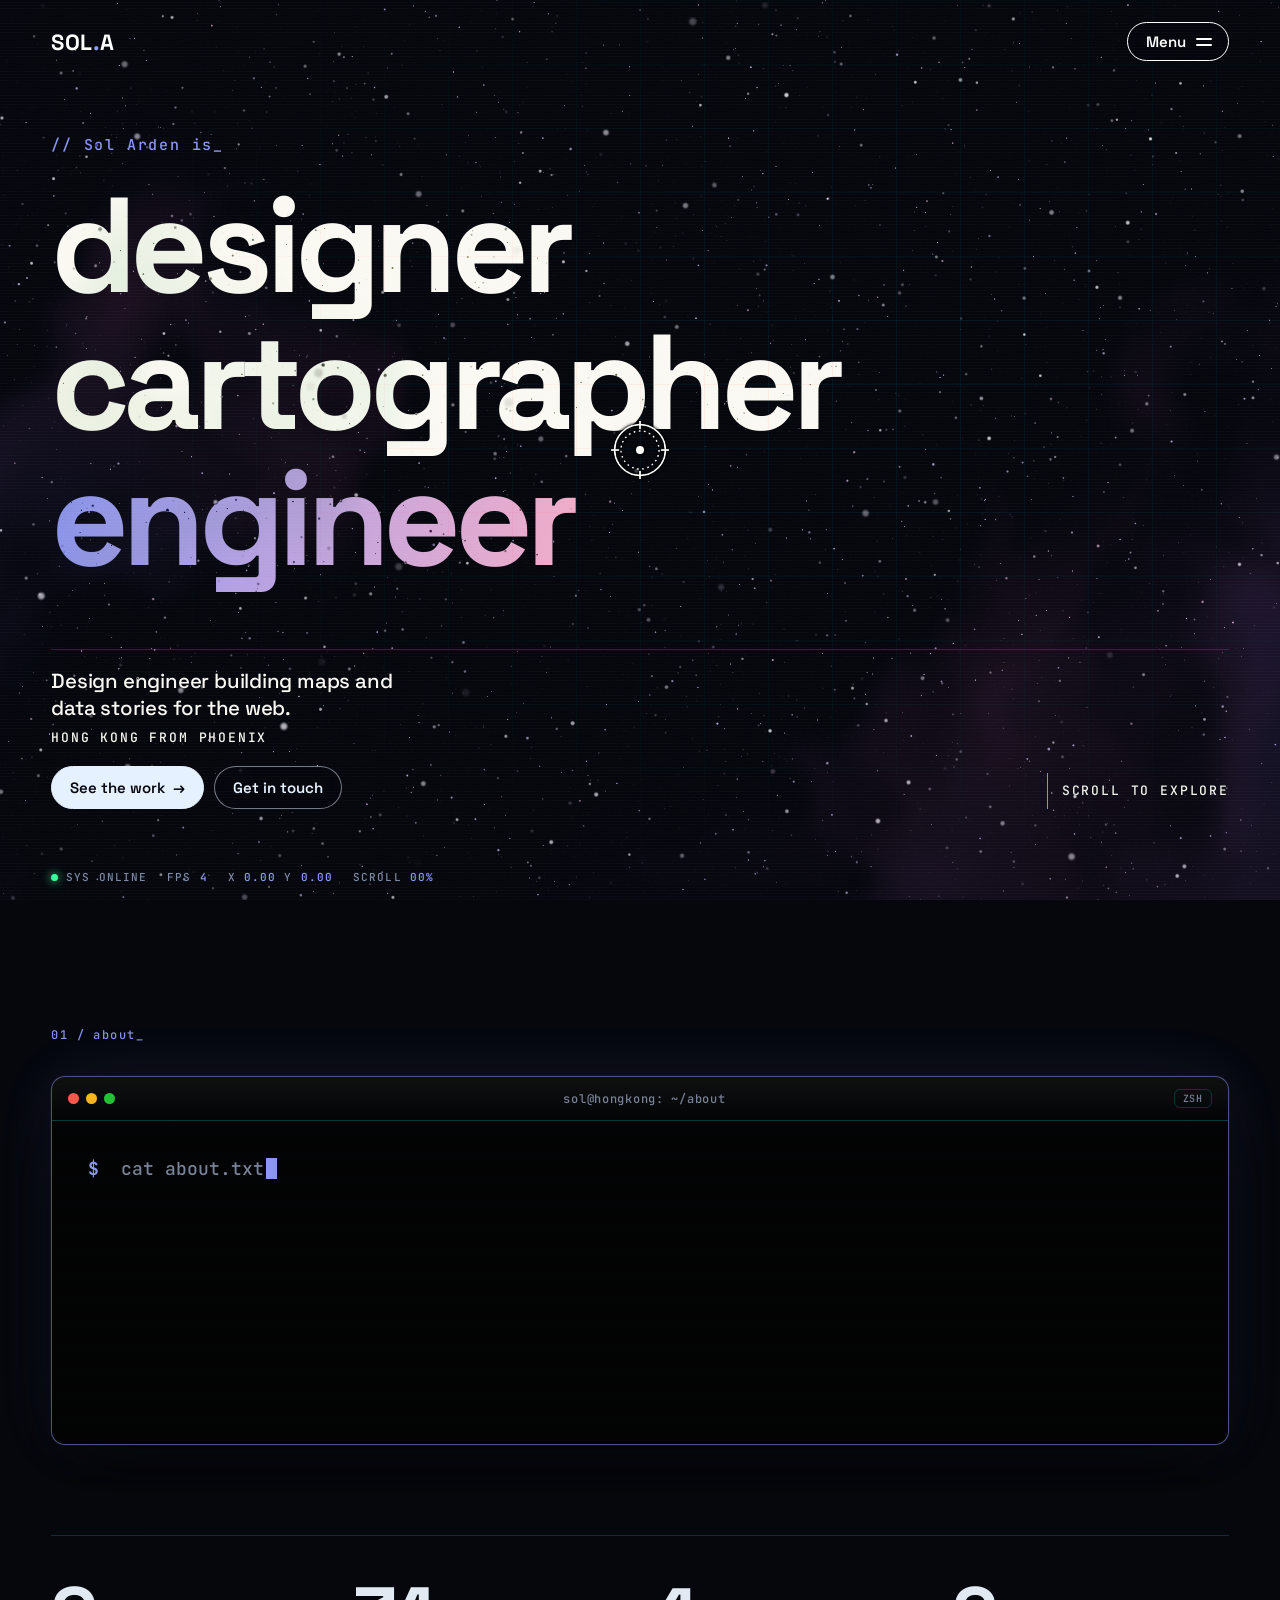
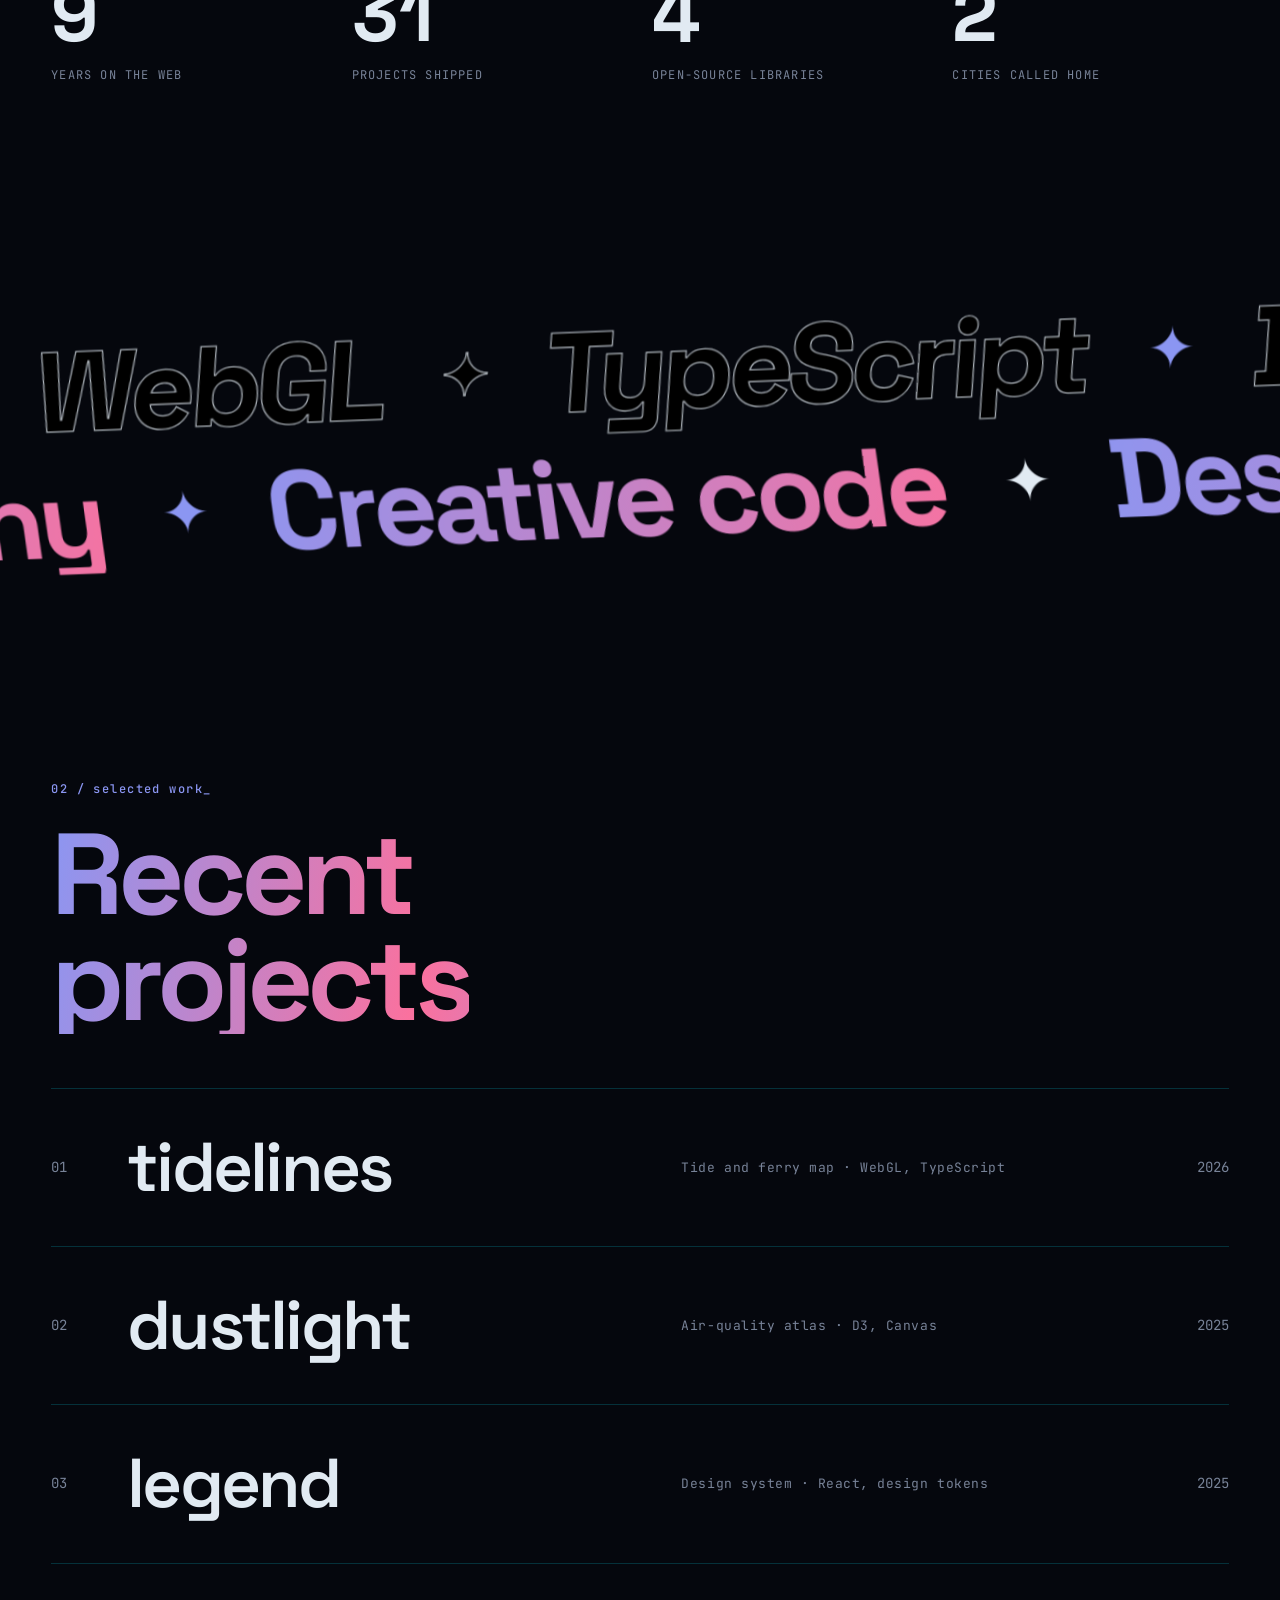
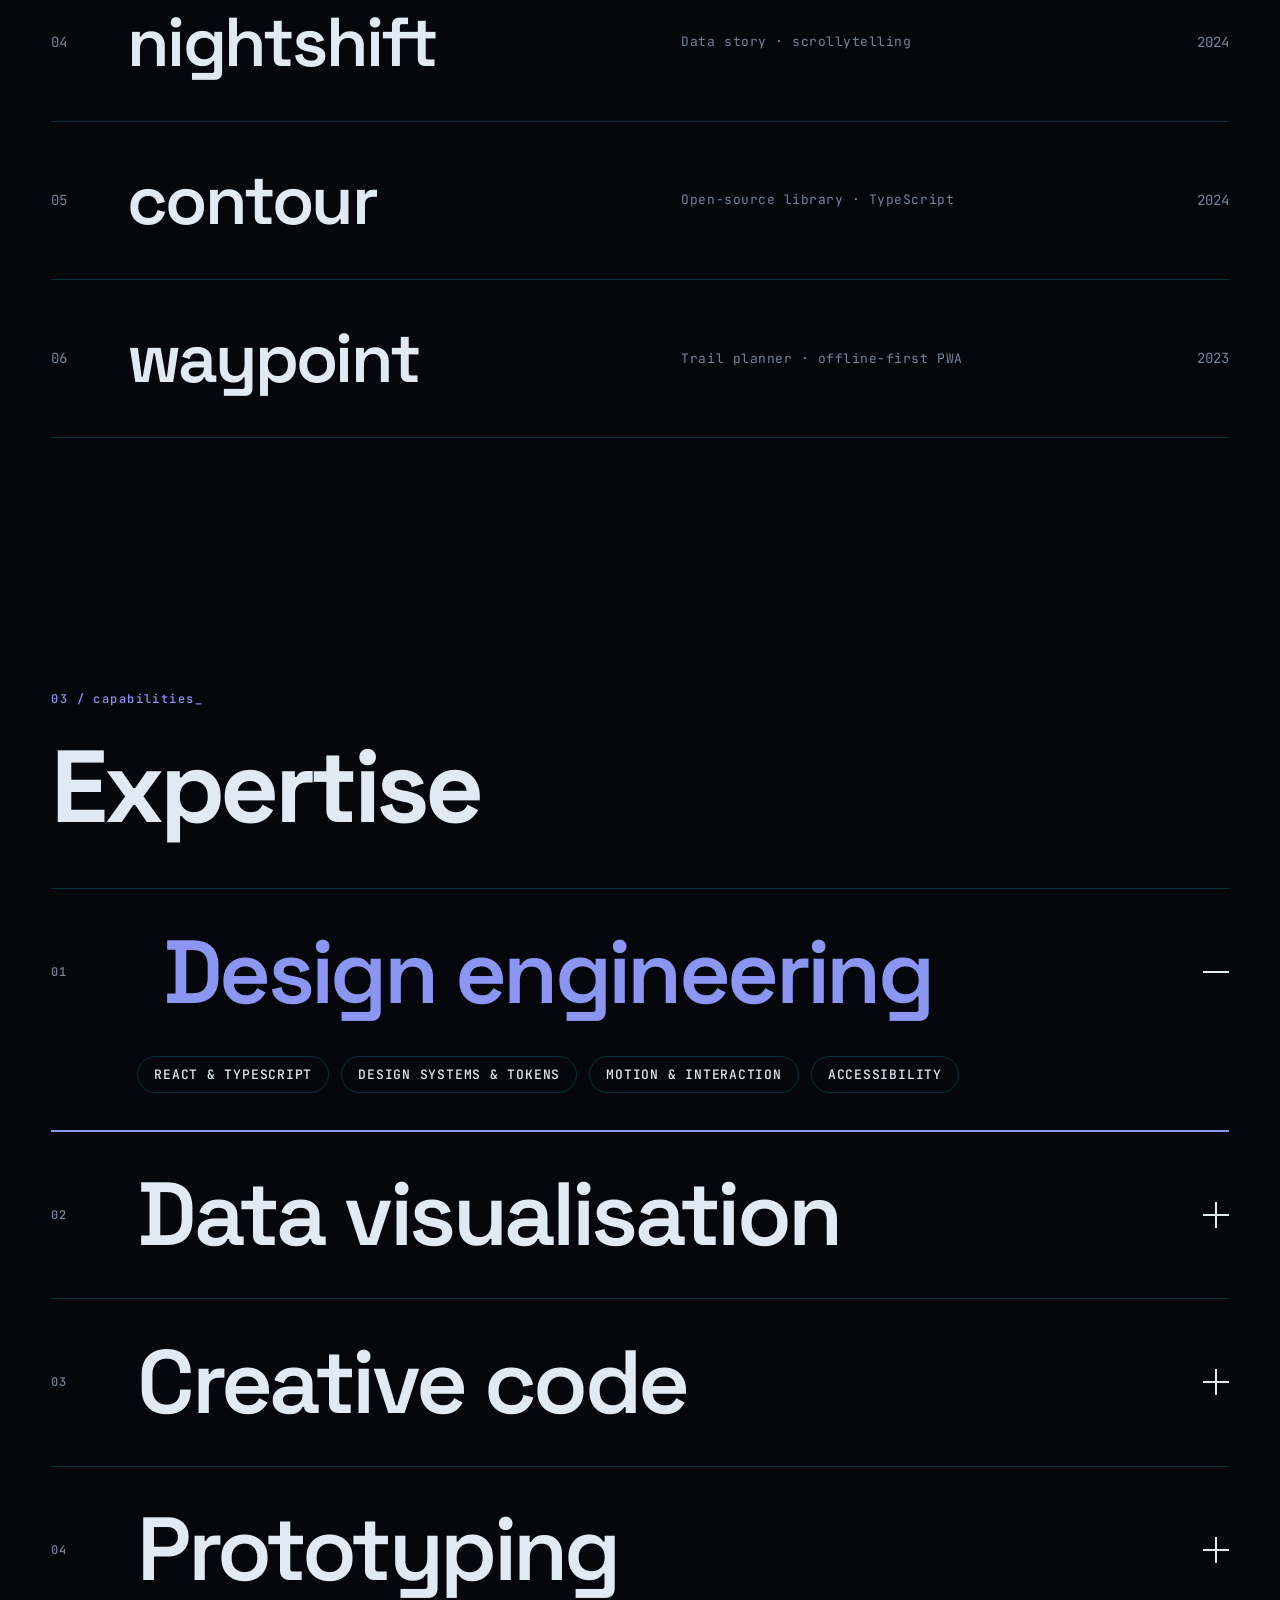
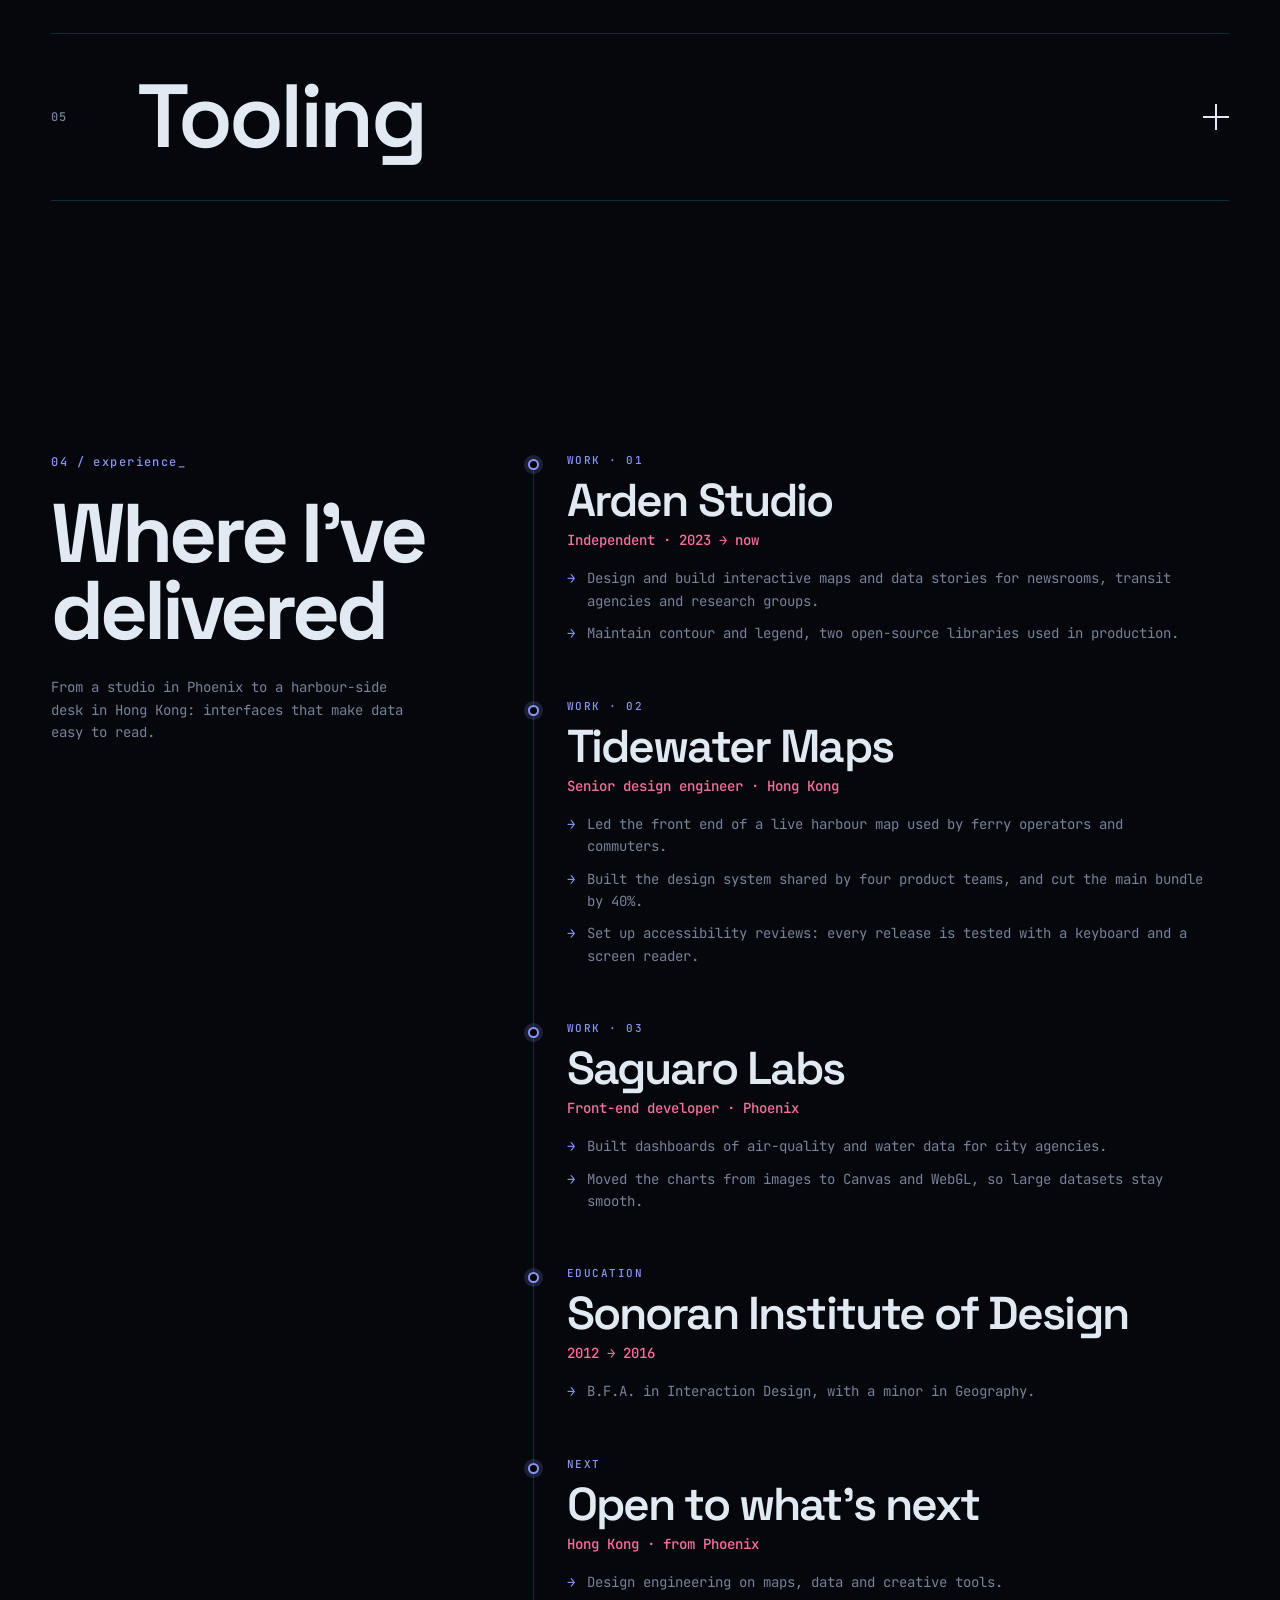
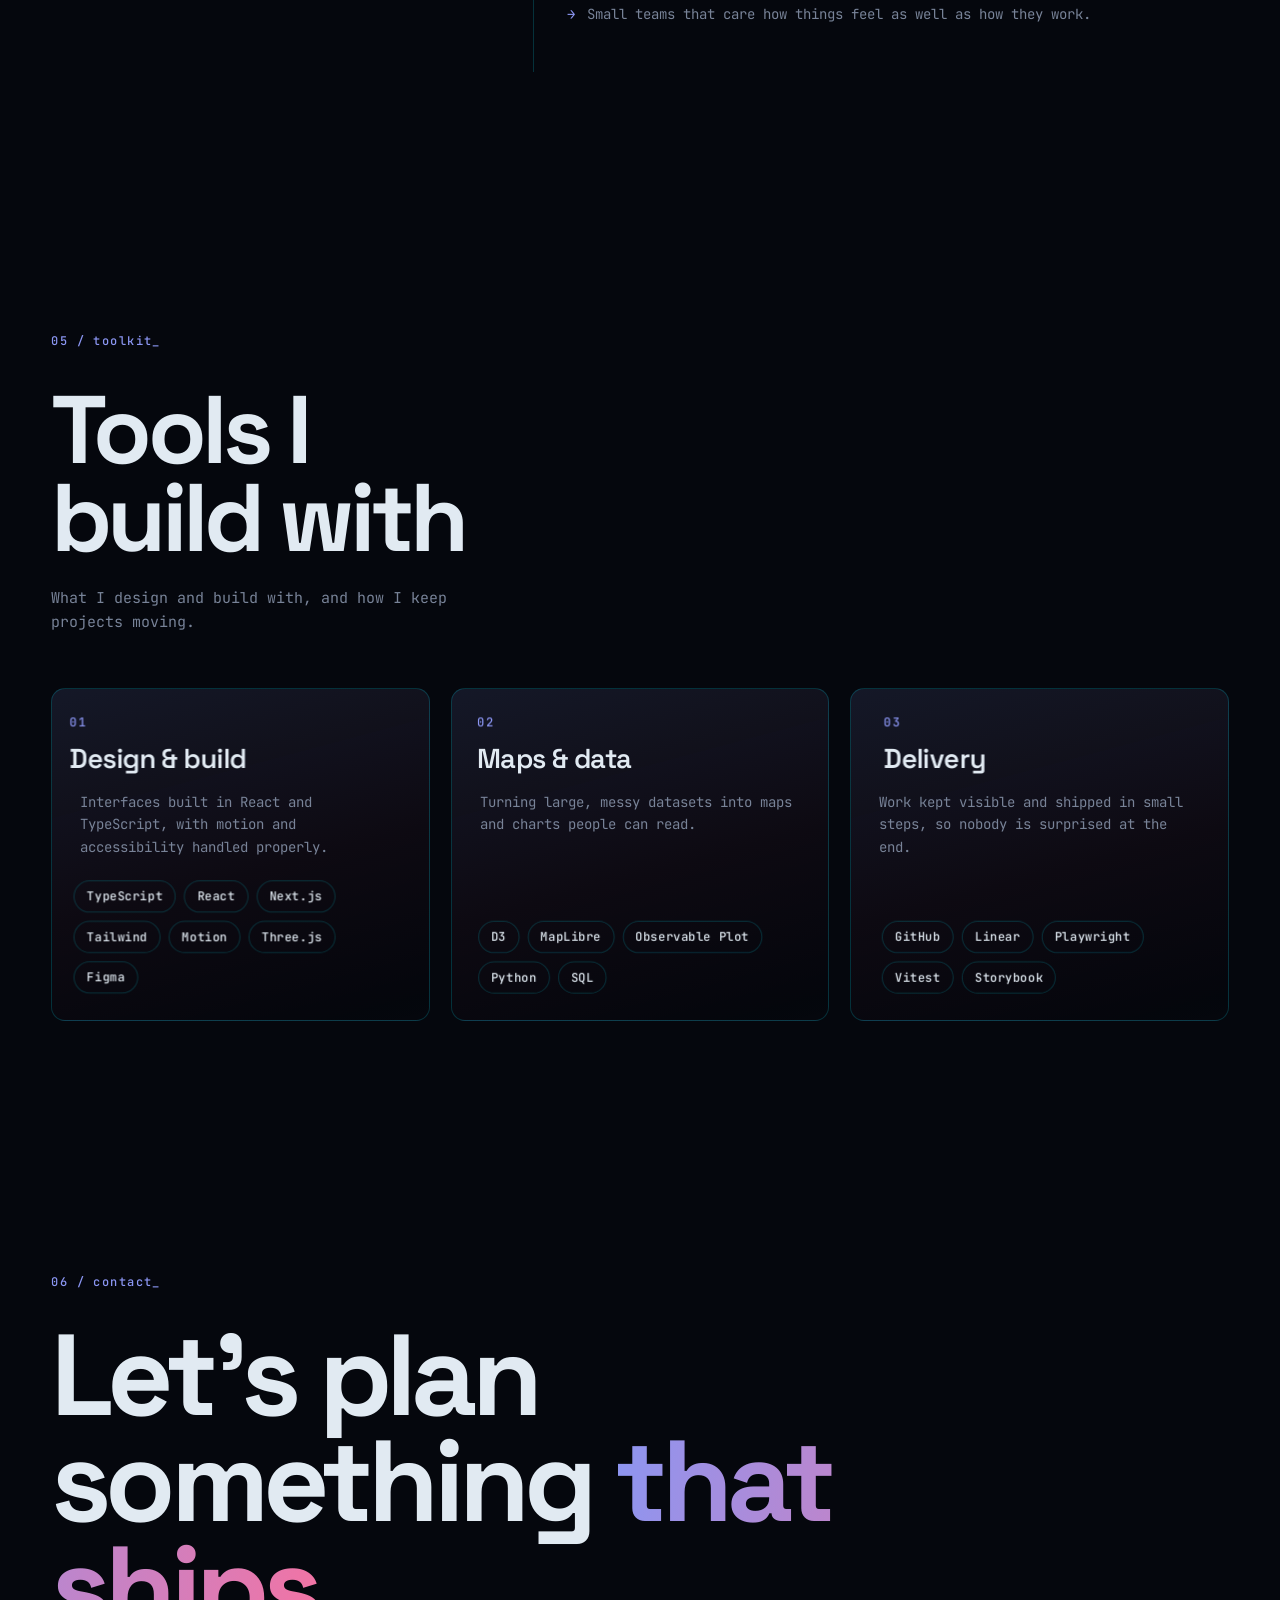
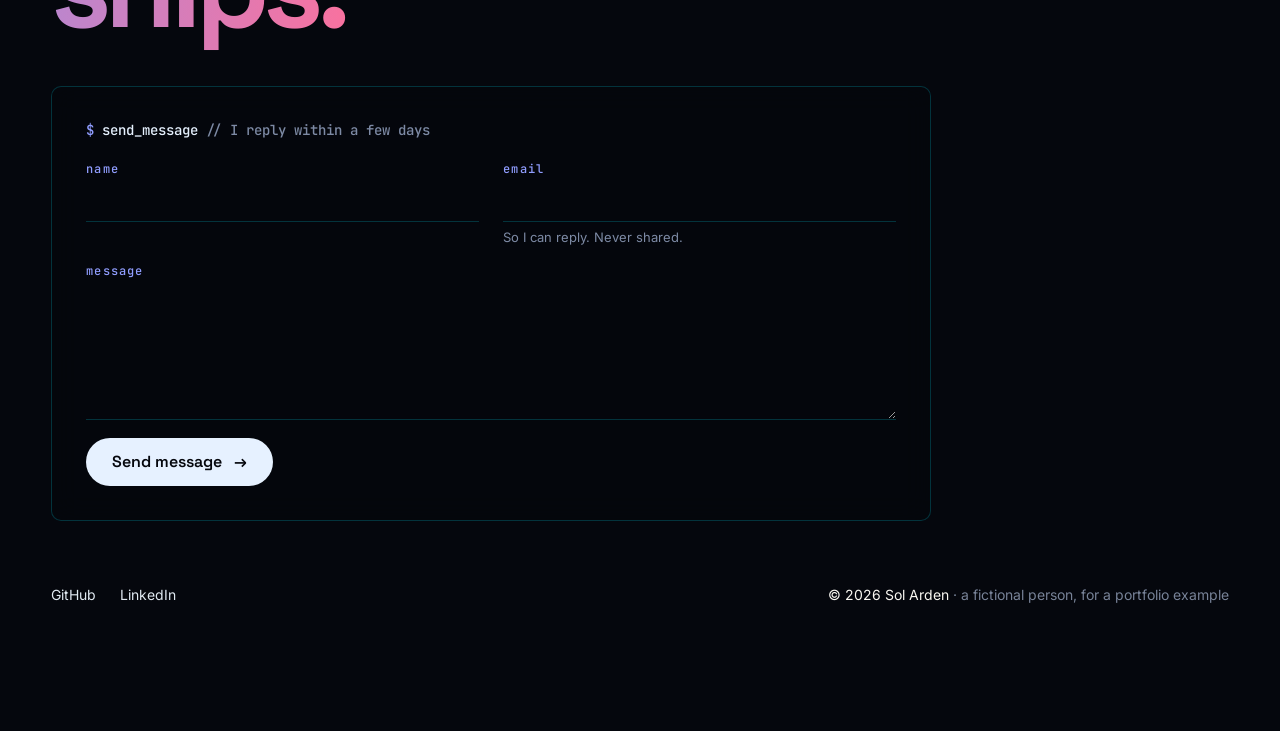
==== index.html @ ae98b343 "Orbit: a portfolio site example A dark single-page portfolio for a fictional design engineer, with a" ====
<!doctype html>
<html lang="en">
<head>
<meta charset="utf-8">
<meta name="viewport" content="width=device-width, initial-scale=1">
<title>Sol Arden — Design Engineer</title>
<meta name="description" content="Sol Arden is a design engineer from Phoenix, based in Hong Kong: interactive maps and data stories for the web, built in TypeScript and WebGL with care for motion, accessibility and detail.">
<meta name="theme-color" content="#05070d">
<link rel="canonical" href="https://orbit.jun-liu.net/">
<meta property="og:locale" content="en_US">
<meta property="og:type" content="website">
<meta property="og:url" content="https://orbit.jun-liu.net/">
<meta property="og:image" content="https://orbit.jun-liu.net/og-image.png">
<meta property="og:image:width" content="1200">
<meta property="og:image:height" content="630">
<meta property="og:title" content="Sol Arden — Design Engineer">
<meta property="og:description" content="Design engineer from Phoenix, based in Hong Kong: maps and data stories for the web, built with care.">
<meta name="twitter:card" content="summary_large_image">
<link rel="icon" href="data:image/svg+xml,%3Csvg xmlns='http://www.w3.org/2000/svg' viewBox='0 0 64 64'%3E%3Crect width='64' height='64' rx='14' fill='%2305070d'/%3E%3Ccircle cx='32' cy='32' r='15' fill='%236a3cff' fill-opacity='.55' stroke='%23ff2e93' stroke-width='3'/%3E%3Cellipse cx='32' cy='32' rx='25' ry='9' fill='none' stroke='%23fff' stroke-width='2' transform='rotate(-24 32 32)'/%3E%3C/svg%3E">
<link rel="preconnect" href="https://fonts.googleapis.com">
<link rel="preconnect" href="https://fonts.gstatic.com" crossorigin>
<link href="https://fonts.googleapis.com/css2?family=Inter:wght@400;500;600&family=JetBrains+Mono:wght@400;500;700&family=Space+Grotesk:wght@400;500;600;700&display=swap" rel="stylesheet">
<link rel="stylesheet" href="/style.css">
<script>
  // Mark JS as running. If the site script never finishes (blocked, offline, old browser),
  // fall back to showing the content after a few seconds instead of an endless loader.
  document.documentElement.classList.add('js');
  // The intro plays once per visit: later pages in the same session skip straight to the content.
  try { if (sessionStorage.getItem('orbit:intro')) document.documentElement.classList.add('seen'); } catch (e) {}
  setTimeout(function () { var d = document.documentElement; if (!d.classList.contains('ready')) d.classList.add('fallback'); }, 8000);
</script>
<script type="importmap">{ "imports": { "three": "/vendor/three.module.min.js" } }</script>
</head>
<body class="dark">

<div class="loader" id="loader" role="status" aria-live="polite" aria-label="Loading">
  <div class="loader__half loader__half--top"></div>
  <div class="loader__half loader__half--bottom"></div>
  <p class="loader__corner loader__corner--tl">Sol.A</p>
  <p class="loader__corner loader__corner--br" id="loaderStatus">// initialising</p>
  <div class="loader__core">
    <svg class="loader__globe" viewBox="0 0 140 140" aria-hidden="true">
      <circle class="lg-track" cx="70" cy="70" r="54"/>
      <circle class="lg-ring" id="loaderRing" cx="70" cy="70" r="54" transform="rotate(-90 70 70)"/>
      <circle class="lg-body" cx="70" cy="70" r="30"/>
      <ellipse class="lg-orbit lg-o1" cx="70" cy="70" rx="46" ry="14"/>
      <ellipse class="lg-orbit lg-o2" cx="70" cy="70" rx="46" ry="14"/>
      <g class="lg-spin"><circle class="lg-dot" cx="116" cy="70" r="3"/></g>
    </svg>
    <p class="loader__count"><span id="loaderNum">000</span><i>%</i></p>
    <p class="loader__name">Sol Arden</p>
  </div>
</div>

<canvas id="gl" aria-hidden="true"></canvas>
<div class="hud" id="hud" aria-hidden="true"></div>
<div class="tracker" id="cursor" aria-hidden="true">
  <div class="tr__body">
    <svg viewBox="0 0 100 100"><circle class="tr__fill" cx="50" cy="50" r="44"/><circle class="r1" cx="50" cy="50" r="44"/><circle class="r2" cx="50" cy="50" r="33"/><path class="tick" d="M50 0v14M50 86v14M0 50h14M86 50h14"/></svg>
    <span id="cursorLabel"></span>
  </div>
  <i class="tr__dot" id="trDot"></i>
</div>

<header class="nav">
  <a href="#top" class="nav__logo" data-cursor="hover" aria-label="Sol Arden, home">Sol<b>.</b>A</a>
  <div class="nav__links">
    <button class="menu-btn" id="menuBtn" type="button" aria-expanded="false" aria-controls="menu" data-cursor="hover">
      <span class="menu-btn__label">Menu</span><span class="menu-btn__icon" aria-hidden="true"><i></i><i></i></span>
    </button>
  </div>
</header>
<nav class="menu" id="menu" aria-label="Sections" hidden>
  <p class="menu__head">// navigate</p>
  <ul id="menuList">
    <li style="--n:0"><a href="#top" data-menu="top" data-cursor="hover"><span class="mi">00</span><span class="ml">Home</span><span class="ma" aria-hidden="true">→</span></a></li>
    <li style="--n:1"><a href="#about" data-menu="about" data-cursor="hover"><span class="mi">01</span><span class="ml">About</span><span class="ma" aria-hidden="true">→</span></a></li>
    <li style="--n:2"><a href="#work" data-menu="work" data-cursor="hover"><span class="mi">02</span><span class="ml">Work</span><span class="ma" aria-hidden="true">→</span></a></li>
    <li style="--n:3"><a href="#expertise" data-menu="expertise" data-cursor="hover"><span class="mi">03</span><span class="ml">Expertise</span><span class="ma" aria-hidden="true">→</span></a></li>
    <li style="--n:4"><a href="#experience" data-menu="experience" data-cursor="hover"><span class="mi">04</span><span class="ml">Experience</span><span class="ma" aria-hidden="true">→</span></a></li>
    <li style="--n:5"><a href="#toolkit" data-menu="toolkit" data-cursor="hover"><span class="mi">05</span><span class="ml">Toolkit</span><span class="ma" aria-hidden="true">→</span></a></li>
    <li style="--n:6"><a href="#contact" data-menu="contact" data-cursor="hover"><span class="mi">06</span><span class="ml">Contact</span><span class="ma" aria-hidden="true">→</span></a></li>
  </ul>
  <a href="#contact" class="menu__cta" data-menu-cta data-cursor="hover"><span>Let’s talk</span><span aria-hidden="true">→</span></a>
  <p class="menu__foot"><span id="menuCur">Home</span><span>Esc to close</span></p>
</nav>

<main id="top">
  <!-- HERO -->
  <section class="hero" data-theme="0">
    <p class="eyebrow eyebrow--plain reveal">// Sol Arden is</p>
    <h1 class="hero__title" id="heroTitle" aria-label="designer cartographer engineer">
      <span class="line"><em class="g1">designer</em></span>
      <span class="line"><em class="g2">cartographer</em></span>
      <span class="line"><em class="g3">engineer</em></span>
    </h1>
    <div class="hero__foot reveal">
      <div class="hero__intro">
        <p class="hero__role">Design engineer building maps and data stories for the web.</p>
        <p data-split>Hong Kong from Phoenix</p>
        <div class="hero__cta">
          <a class="pill pill--solid" href="#work" data-cursor="hover">See the work <span aria-hidden="true">→</span></a>
          <a class="pill" href="#contact" data-cursor="hover">Get in touch</a>
        </div>
      </div>
      <div class="scroll"><span></span>Scroll to explore</div>
    </div>
  </section>

  <!-- ABOUT -->
  <section class="about" id="about" data-theme="1">
    <h2 class="sr-only">About</h2>
    <p class="eyebrow reveal">01 / about</p>
    <div class="term reveal" role="group" aria-label="About, shown as a terminal window">
      <div class="term__bar"><span class="term__dots" aria-hidden="true"><i></i><i></i><i></i></span><span class="term__title">sol@hongkong: ~/about</span><span class="term__tag" aria-hidden="true">zsh</span></div>
      <div class="term__body">
        <p class="term__cmd" aria-hidden="true"><b>$</b> <span class="tw">cat about.txt</span></p>
        <p class="about__text split-words">
      I’m a designer‑engineer obsessed with the space where code meets craft. I turn bold ideas into playful, high‑performance websites that people actually want to explore — one shader, one easing curve, one pixel at a time.
    </p>
        <p class="term__cmd term__end" aria-hidden="true"><b>$</b> <span class="term__caret"></span></p>
      </div>
    </div>
    <div class="stats">
      <div class="reveal"><strong data-count="9">0</strong><span>Years on the web</span></div>
      <div class="reveal"><strong data-count="31">0</strong><span>Projects shipped</span></div>
      <div class="reveal"><strong data-count="4">0</strong><span>Open-source libraries</span></div>
      <div class="reveal"><strong data-count="2">0</strong><span>Cities called home</span></div>
    </div>
  </section>

  <!-- MARQUEE -->
  <section class="marquee" aria-hidden="true">
    <div class="marquee__track">
      <span>Design engineering</span><span>✦</span><span>WebGL</span><span>✦</span><span>TypeScript</span><span>✦</span><span>Data visualisation</span><span>✦</span><span>Motion</span><span>✦</span><span>Accessibility</span><span>✦</span><span>Cartography</span><span>✦</span><span>Creative code</span><span>✦</span>
      <span>Design engineering</span><span>✦</span><span>WebGL</span><span>✦</span><span>TypeScript</span><span>✦</span><span>Data visualisation</span><span>✦</span><span>Motion</span><span>✦</span><span>Accessibility</span><span>✦</span><span>Cartography</span><span>✦</span><span>Creative code</span><span>✦</span>
    </div>
  </section>

  <!-- WORK -->
  <section class="work" id="work" data-theme="2">
    <div class="work__head">
      <p class="eyebrow reveal">02 / selected work</p>
      <h2 class="reveal">Recent<br>projects</h2>
    </div>
    <ul class="work__list" id="workList">
      <li><a href="https://example.com/tidelines" data-desc="A live map of Victoria Harbour: tides, ferry routes and vessel positions drawn as moving points, readable on a phone at the pier." target="_blank" rel="noopener" data-g="g6" data-cursor="view"><span class="num">01</span><span class="name">tidelines</span><span class="tag">Tide and ferry map · WebGL, TypeScript</span><span class="desc">A live map of Victoria Harbour: tides, ferry routes and vessel positions drawn as moving points, readable on a phone at the pier.</span><span class="year">2026</span></a></li>
      <li><a href="https://example.com/dustlight" data-desc="An atlas of desert air: ten years of dust and ozone readings across Arizona, with a timeline to scrub and stations to compare." target="_blank" rel="noopener" data-g="g1" data-cursor="view"><span class="num">02</span><span class="name">dustlight</span><span class="tag">Air-quality atlas · D3, Canvas</span><span class="desc">An atlas of desert air: ten years of dust and ozone readings across Arizona, with a timeline to scrub and stations to compare.</span><span class="year">2025</span></a></li>
      <li><a href="https://example.com/legend" data-desc="A design system for mapping tools: tokens, forty components and motion rules, documented with live examples and accessibility notes." target="_blank" rel="noopener" data-g="g2" data-cursor="view"><span class="num">03</span><span class="name">legend</span><span class="tag">Design system · React, design tokens</span><span class="desc">A design system for mapping tools: tokens, forty components and motion rules, documented with live examples and accessibility notes.</span><span class="year">2025</span></a></li>
      <li><a href="https://example.com/nightshift" data-desc="A scrolling story about a city after dark, told with transit, energy and noise data. Every chart has a text alternative." target="_blank" rel="noopener" data-g="g3" data-cursor="view"><span class="num">04</span><span class="name">nightshift</span><span class="tag">Data story · scrollytelling</span><span class="desc">A scrolling story about a city after dark, told with transit, energy and noise data. Every chart has a text alternative.</span><span class="year">2024</span></a></li>
      <li><a href="https://example.com/contour" data-desc="A small library that turns elevation data into contour lines in the browser. No dependencies, 6 kB." target="_blank" rel="noopener" data-g="g4" data-cursor="view"><span class="num">05</span><span class="name">contour</span><span class="tag">Open-source library · TypeScript</span><span class="desc">A small library that turns elevation data into contour lines in the browser. No dependencies, 6 kB.</span><span class="year">2024</span></a></li>
      <li><a href="https://example.com/waypoint" data-desc="A trail planner that works without signal: routes, water sources and elevation profiles stored on the device." target="_blank" rel="noopener" data-g="g5" data-cursor="view"><span class="num">06</span><span class="name">waypoint</span><span class="tag">Trail planner · offline-first PWA</span><span class="desc">A trail planner that works without signal: routes, water sources and elevation profiles stored on the device.</span><span class="year">2023</span></a></li>
    </ul>
    <div class="work__preview" id="preview"></div>
  </section>

  <!-- EXPERTISE -->
  <section class="expertise" id="expertise" data-theme="3">
    <p class="eyebrow reveal">03 / capabilities</p>
    <h2 class="x-title reveal" data-split>Expertise</h2>
    <div class="acc" id="acc">
    <article class="acc__row">
      <button class="acc__head" type="button" aria-expanded="false" data-cursor="hover"><span class="acc__idx">01</span><span class="acc__name">Design engineering</span><span class="acc__plus" aria-hidden="true"></span></button>
      <div class="acc__body"><ul><li>React &amp; TypeScript</li><li>Design systems &amp; tokens</li><li>Motion &amp; interaction</li><li>Accessibility</li></ul></div>
    </article>
    <article class="acc__row">
      <button class="acc__head" type="button" aria-expanded="false" data-cursor="hover"><span class="acc__idx">02</span><span class="acc__name">Data visualisation</span><span class="acc__plus" aria-hidden="true"></span></button>
      <div class="acc__body"><ul><li>Charts that explain</li><li>Maps &amp; geodata</li><li>Large datasets</li><li>Scrollytelling</li></ul></div>
    </article>
    <article class="acc__row">
      <button class="acc__head" type="button" aria-expanded="false" data-cursor="hover"><span class="acc__idx">03</span><span class="acc__name">Creative code</span><span class="acc__plus" aria-hidden="true"></span></button>
      <div class="acc__body"><ul><li>WebGL &amp; Three.js</li><li>Shaders</li><li>Generative art</li><li>Procedural animation</li></ul></div>
    </article>
    <article class="acc__row">
      <button class="acc__head" type="button" aria-expanded="false" data-cursor="hover"><span class="acc__idx">04</span><span class="acc__name">Prototyping</span><span class="acc__plus" aria-hidden="true"></span></button>
      <div class="acc__body"><ul><li>Figma to code</li><li>Interaction studies</li><li>User testing</li><li>Design reviews</li></ul></div>
    </article>
    <article class="acc__row">
      <button class="acc__head" type="button" aria-expanded="false" data-cursor="hover"><span class="acc__idx">05</span><span class="acc__name">Tooling</span><span class="acc__plus" aria-hidden="true"></span></button>
      <div class="acc__body"><ul><li>Node &amp; Python</li><li>Build pipelines</li><li>Testing</li><li>AI tools</li></ul></div>
    </article>
    </div>
  </section>

  <!-- EXPERIENCE -->
  <section class="xp" id="experience" data-theme="6">
    <div class="xp__side">
      <p class="eyebrow reveal">04 / experience</p>
      <h2 class="reveal">Where I’ve<br>delivered</h2>
      <p class="xp__lead reveal">From a studio in Phoenix to a harbour-side desk in Hong Kong: interfaces that make data easy to read.</p>
    </div>
    <div class="xp__line" id="xpLine">
      <article class="xp__item reveal"><span class="xp__dot" aria-hidden="true"></span><p class="xp__tag">Work · 01</p><h3>Arden Studio</h3><p class="xp__sub">Independent · 2023 → now</p><ul><li>Design and build interactive maps and data stories for newsrooms, transit agencies and research groups.</li><li>Maintain contour and legend, two open-source libraries used in production.</li></ul></article>
      <article class="xp__item reveal"><span class="xp__dot" aria-hidden="true"></span><p class="xp__tag">Work · 02</p><h3>Tidewater Maps</h3><p class="xp__sub">Senior design engineer · Hong Kong</p><ul><li>Led the front end of a live harbour map used by ferry operators and commuters.</li><li>Built the design system shared by four product teams, and cut the main bundle by 40%.</li><li>Set up accessibility reviews: every release is tested with a keyboard and a screen reader.</li></ul></article>
      <article class="xp__item reveal"><span class="xp__dot" aria-hidden="true"></span><p class="xp__tag">Work · 03</p><h3>Saguaro Labs</h3><p class="xp__sub">Front-end developer · Phoenix</p><ul><li>Built dashboards of air-quality and water data for city agencies.</li><li>Moved the charts from images to Canvas and WebGL, so large datasets stay smooth.</li></ul></article>
      <article class="xp__item reveal"><span class="xp__dot" aria-hidden="true"></span><p class="xp__tag">Education</p><h3>Sonoran Institute of Design</h3><p class="xp__sub">2012 → 2016</p><ul><li>B.F.A. in Interaction Design, with a minor in Geography.</li></ul></article>
      <article class="xp__item reveal"><span class="xp__dot" aria-hidden="true"></span><p class="xp__tag">Next</p><h3>Open to what’s next</h3><p class="xp__sub">Hong Kong · from Phoenix</p><ul><li>Design engineering on maps, data and creative tools.</li><li>Small teams that care how things feel as well as how they work.</li></ul></article>
    </div>
  </section>

  <!-- TOOLKIT -->
  <section class="toolkit" id="toolkit" data-theme="5">
    <p class="eyebrow reveal">05 / toolkit</p>
    <div class="tk__head reveal"><h2>Tools I<br>build with</h2><p>What I design and build with, and how I keep projects moving.</p></div>
    <div class="tk__grid">
      <article class="tk reveal"><span class="tk__n">01</span><h3>Design &amp; build</h3><p>Interfaces built in React and TypeScript, with motion and accessibility handled properly.</p><ul><li>TypeScript</li><li>React</li><li>Next.js</li><li>Tailwind</li><li>Motion</li><li>Three.js</li><li>Figma</li></ul></article>
      <article class="tk reveal"><span class="tk__n">02</span><h3>Maps &amp; data</h3><p>Turning large, messy datasets into maps and charts people can read.</p><ul><li>D3</li><li>MapLibre</li><li>Observable Plot</li><li>Python</li><li>SQL</li></ul></article>
      <article class="tk reveal"><span class="tk__n">03</span><h3>Delivery</h3><p>Work kept visible and shipped in small steps, so nobody is surprised at the end.</p><ul><li>GitHub</li><li>Linear</li><li>Playwright</li><li>Vitest</li><li>Storybook</li></ul></article>
    </div>
  </section>

  <!-- CONTACT -->
  <footer class="contact" id="contact" data-theme="4">
    <p class="eyebrow reveal">06 / contact</p>
    <h2 class="contact__title reveal">Let’s plan<br>something <em>that<br>ships.</em></h2>
    <form class="cform reveal" id="contactForm" novalidate aria-label="Contact form">
      <p class="cform__title" aria-hidden="true"><b>$</b> send_message <span>// I reply within a few days</span></p>
      <div class="cform__row">
        <div class="field">
          <label for="cf-name">Name</label>
          <input id="cf-name" name="name" type="text" autocomplete="name" required maxlength="100" aria-describedby="cf-name-err">
          <span class="field__err" id="cf-name-err" data-error-for="name"></span>
        </div>
        <div class="field">
          <label for="cf-email">Email</label>
          <input id="cf-email" name="email" type="email" autocomplete="email" inputmode="email" required maxlength="254" aria-describedby="cf-email-hint cf-email-err">
          <span class="field__hint" id="cf-email-hint">So I can reply. Never shared.</span>
          <span class="field__err" id="cf-email-err" data-error-for="email"></span>
        </div>
      </div>
      <div class="field">
        <label for="cf-message">Message</label>
        <textarea id="cf-message" name="message" rows="5" required maxlength="5000" aria-describedby="cf-message-err"></textarea>
        <span class="field__err" id="cf-message-err" data-error-for="message"></span>
      </div>
      <div class="cform__hp" aria-hidden="true">
        <label for="cf-website">Leave this empty</label>
        <input id="cf-website" name="website" type="text" tabindex="-1" autocomplete="off">
      </div>
      <div class="cform__foot">
        <button class="cform__send" type="submit" data-cursor="hover"><span>Send message</span><span aria-hidden="true">→</span></button>
        <p class="cform__status" id="cformStatus" role="status" aria-live="polite"></p>
      </div>
    </form>
    <div class="contact__row">
      <div class="socials">
        <a href="https://example.com/github" target="_blank" rel="noopener" data-cursor="hover">GitHub</a>
        <a href="https://example.com/linkedin" target="_blank" rel="noopener" data-cursor="hover">LinkedIn</a>
      </div>
      <p>© 2026 Sol Arden <span class="contact__note">· a fictional person, for a portfolio example</span></p>
    </div>
  </footer>
</main>

<script type="module" src="/main.js"></script>
<script type="module" src="/contact.js"></script>
</body>
</html>
---- style.css ----
:root{
  --font:'Inter',system-ui,sans-serif;
  --pad:clamp(20px,4vw,56px);
  --ease:cubic-bezier(.16,1,.3,1);
}
*{box-sizing:border-box;margin:0;padding:0}
html{scroll-behavior:auto;-webkit-text-size-adjust:100%}
body{background:var(--bg);color:var(--ink);font-family:var(--font);line-height:1.5;overflow-x:hidden;transition:background .8s var(--ease),color .8s var(--ease)}
body.dark{--bg:#0b0b12;--ink:#f1efe9;--muted:#9a99a3;background:var(--bg);color:var(--ink)}
a{color:inherit;text-decoration:none}
ul{list-style:none}
::selection{background:var(--accent);color:#fff}
@media (hover:hover) and (pointer:fine){body,a,button{cursor:none}}

#gl{position:fixed;inset:0;width:100%;height:100%;z-index:0;pointer-events:none}
main,.nav{position:relative;z-index:2}
section,footer{position:relative;padding:clamp(80px,14vh,180px) var(--pad)}

/* Loader */

/* Nav */
.nav{position:fixed;top:0;left:0;right:0;display:flex;justify-content:space-between;align-items:center;padding:22px var(--pad);z-index:50;mix-blend-mode:difference;color:#fff}
.nav__logo{font:700 22px var(--display);letter-spacing:.02em;text-transform:uppercase}
.nav__logo b{color:var(--accent2)}
.nav__links{display:flex;gap:10px;align-items:center}

/* Type */
.eyebrow{font-size:13px;font-weight:500;letter-spacing:.08em;text-transform:uppercase;color:var(--muted);margin-bottom:32px}
em{font-style:normal;background:linear-gradient(100deg,var(--accent),var(--accent2));-webkit-background-clip:text;background-clip:text;color:transparent}

/* Hero */
.hero{min-height:100svh;display:flex;flex-direction:column;justify-content:flex-end;padding-bottom:var(--pad)}
.hero__title{font:700 clamp(56px,13.5vw,230px)/.9 var(--display);letter-spacing:-.055em;margin-bottom:6vh}
.hero__title .line{display:block;overflow:hidden;padding-bottom:.08em}
.hero__title .line > span{display:inline-block;transform:translateY(110%);transition:transform 1.3s var(--ease)}
.ready .hero__title .line > span{transform:none}
.hero__foot{display:flex;justify-content:space-between;align-items:flex-end;gap:24px;max-width:100%}
.hero__foot p{max-width:340px;font-size:15px;color:var(--muted)}
.scroll{display:flex;align-items:center;gap:12px;font-size:13px;text-transform:uppercase;letter-spacing:.08em}
.scroll span{width:1px;height:48px;background:currentColor;position:relative;overflow:hidden}
.scroll span::after{content:"";position:absolute;inset:0;background:var(--accent2);animation:drip 2s var(--ease) infinite}
@keyframes drip{0%{transform:translateY(-100%)}60%,100%{transform:translateY(100%)}}

/* Reveal */
.reveal{opacity:0;transform:translateY(40px);transition:opacity 1s var(--ease),transform 1.2s var(--ease)}
.reveal.in{opacity:1;transform:none}
.split-words .w{display:inline-block;opacity:.14;transition:opacity .4s}
.split-words .w.on{opacity:1}

/* About */
.about{min-height:100svh;display:flex;flex-direction:column;justify-content:center}
.about__text{font:500 clamp(26px,4.2vw,68px)/1.12 var(--display);letter-spacing:-.03em;max-width:1300px}
.stats{display:grid;grid-template-columns:repeat(auto-fit,minmax(150px,1fr));gap:24px;margin-top:10vh;border-top:1px solid color-mix(in srgb,var(--ink) 20%,transparent);padding-top:32px}
.stats strong{display:block;font:700 clamp(44px,6vw,96px)/1 var(--display);letter-spacing:-.04em}
.stats span{font-size:14px;color:var(--muted)}

/* Marquee */
.marquee{padding:0;overflow:hidden;background:var(--ink);color:var(--bg);transform:rotate(-2deg) scale(1.05);margin:6vh 0}
.marquee__track{display:flex;width:max-content;animation:marq 28s linear infinite;padding:3vh 0}
.marquee__track span{font:700 clamp(48px,9vw,140px)/1 var(--display);letter-spacing:-.04em;padding:0 .35em;white-space:nowrap}
.marquee__track span:nth-child(4n+2){color:var(--accent2)}
@keyframes marq{to{transform:translateX(-50%)}}

/* Work */
.work__head{display:flex;justify-content:space-between;align-items:flex-end;flex-wrap:wrap;gap:20px;margin-bottom:6vh}
.work__head h2,.contact__title{font:700 clamp(48px,9vw,150px)/.92 var(--display);letter-spacing:-.05em}
.work__head .eyebrow{margin:0;align-self:flex-start}
.work__list li a{display:grid;grid-template-columns:60px 1.4fr 1.2fr 70px;align-items:center;gap:16px;padding:clamp(22px,3.5vw,44px) 0;border-top:1px solid color-mix(in srgb,var(--ink) 18%,transparent);transition:padding .5s var(--ease),opacity .4s}
.work__list li:last-child a{border-bottom:1px solid color-mix(in srgb,var(--ink) 18%,transparent)}
.work__list .num,.work__list .year,.work__list .tag{font-size:14px;color:var(--muted)}
.work__list .year{text-align:right}
.work__list .name{font:600 clamp(32px,5.4vw,88px)/1 var(--display);letter-spacing:-.04em;transition:transform .6s var(--ease)}
.work__list:hover li a{opacity:.25}
.work__list li a:hover{opacity:1;padding-left:clamp(10px,2vw,28px)}
.work__preview{position:fixed;left:0;top:0;width:clamp(220px,26vw,420px);aspect-ratio:4/5;border-radius:18px;pointer-events:none;z-index:40;opacity:0;transform:translate(-50%,-50%) scale(.6);transition:opacity .4s,transform .6s var(--ease);overflow:hidden;will-change:transform,left,top}
.work__preview.show{opacity:1;transform:translate(-50%,-50%) scale(1) rotate(var(--r,0deg))}
.work__preview::after{content:"";position:absolute;inset:0;background:radial-gradient(circle at 30% 20%,rgba(255,255,255,.5),transparent 45%);mix-blend-mode:soft-light}
.g1{background:conic-gradient(from 200deg at 60% 40%,#4c3bff,#00d4ff,#a3ffd6,#4c3bff)}
.g2{background:linear-gradient(160deg,#ff2d87,#7a1fff 55%,#00e0ff)}
.g3{background:radial-gradient(circle at 70% 30%,#ffd35a,#ff5a3c 55%,#6a0f49)}
.g4{background:linear-gradient(200deg,#b8ffda,#2fbf8f 50%,#0b3d4f)}
.g5{background:conic-gradient(from 90deg at 40% 60%,#ff5a3c,#ffb800,#ff2d87,#ff5a3c)}
@media (max-width:760px){.work__list li a{grid-template-columns:34px 1fr 50px}.work__list .tag{display:none}.work__preview{display:none}}

/* Contact */
.contact{min-height:100svh;display:flex;flex-direction:column;justify-content:space-between}

.contact__row{display:flex;justify-content:space-between;flex-wrap:wrap;gap:20px;font-size:14px;color:var(--muted)}
.contact__note{color:var(--muted)}
.socials{display:flex;gap:24px;flex-wrap:wrap;color:var(--ink)}

@media (prefers-reduced-motion:reduce){
  *{animation:none!important;transition-duration:.01ms!important}
}

/* ===== Tech theme: light <-> dark sections ===== */
@property --bg{syntax:'<color>';inherits:true;initial-value:#eceae6}
@property --ink{syntax:'<color>';inherits:true;initial-value:#0c0c10}
@property --muted{syntax:'<color>';inherits:true;initial-value:#6b6a70}
@property --line{syntax:'<color>';inherits:true;initial-value:#12121224}
@property --accent{syntax:'<color>';inherits:true;initial-value:#0057ff}
:root{--bg:#eceae6;--ink:#0c0c10;--muted:#6b6a70;--accent:#0057ff;--accent2:#7c5cff;--line:rgba(12,12,16,.16);
  --display:'Space Grotesk','Inter',system-ui,sans-serif;--mono:'JetBrains Mono',ui-monospace,'SF Mono',Menlo,monospace}
body.dark{--bg:#05070d;--ink:#e6f1ff;--muted:#7d8aa5;--accent:#00e5ff;--line:rgba(0,229,255,.2)}
body{background:var(--bg);color:var(--ink);transition:--bg .9s var(--ease),--ink .9s var(--ease),--muted .9s var(--ease),--line .9s var(--ease),--accent .9s var(--ease)}
body::before{content:"";position:fixed;inset:0;z-index:0;pointer-events:none;background-image:linear-gradient(var(--line) 1px,transparent 1px),linear-gradient(90deg,var(--line) 1px,transparent 1px);background-size:64px 64px;opacity:.35;-webkit-mask-image:radial-gradient(ellipse at 68% 42%,#000 0,transparent 78%);mask-image:radial-gradient(ellipse at 68% 42%,#000 0,transparent 78%)}
body::after{content:"";position:fixed;inset:0;z-index:60;pointer-events:none;background:repeating-linear-gradient(0deg,rgba(255,255,255,.022) 0 1px,transparent 1px 3px)}
.eyebrow,.work__list .num,.work__list .tag,.work__list .year,.stats span,.hero__foot p{font-family:var(--mono)}
.eyebrow{font-size:12px;letter-spacing:.12em;text-transform:lowercase;color:var(--accent)}
.eyebrow::after{content:"_";animation:blink 1s steps(1) infinite}
@keyframes blink{50%{opacity:0}}
.hero__title{font-weight:600;letter-spacing:-.045em}
.hero__foot p,.work__list .tag{font-size:13px;letter-spacing:.04em}
.stats span{font-size:12px;letter-spacing:.1em;text-transform:uppercase}
.stats{border-top:1px solid var(--line)}
.nav__logo b,.scroll span::after{background:none;color:var(--accent)}
.scroll span::after{background:var(--accent)}
.marquee{background:transparent;color:var(--ink);transform:none;margin:6vh 0;border-top:1px solid var(--line);border-bottom:1px solid var(--line)}
.marquee__track span{font-family:var(--mono);font-weight:500;font-size:clamp(28px,4.5vw,64px);letter-spacing:-.03em;color:transparent;-webkit-text-stroke:1px var(--ink)}
.marquee__track span:nth-child(4n+2){color:var(--accent);-webkit-text-stroke:0}
.work__list li a,.work__list li:last-child a{border-color:var(--line)}
.work__list li a:hover .name{color:var(--accent)}
.work__preview{border-radius:6px;border:1px solid var(--accent);box-shadow:0 0 50px rgba(0,229,255,.25)}
.g1{background:linear-gradient(160deg,#00e5ff,#1d3fa8 60%,#05070d)}
.g2{background:linear-gradient(160deg,#7c5cff,#ff3dcb 55%,#05070d)}
.g3{background:linear-gradient(160deg,#39ff9a,#00a37a 55%,#05070d)}
.g4{background:linear-gradient(160deg,#ffd166,#ff6b3d 55%,#05070d)}
.g5{background:linear-gradient(160deg,#00e5ff,#7c5cff 55%,#05070d)}
.g6{background:linear-gradient(160deg,#ff3dcb,#00e5ff 55%,#05070d)}

.socials a:hover{color:var(--accent)}
.hud{position:fixed;left:var(--pad);bottom:16px;z-index:55;display:flex;gap:20px;font:500 11px var(--mono);letter-spacing:.1em;color:var(--muted);text-transform:uppercase;pointer-events:none}
.hud b{color:var(--accent);font-weight:500}
.hud i{display:inline-block;width:7px;height:7px;border-radius:50%;background:#39ff9a;margin-right:8px;box-shadow:0 0 10px #39ff9a;animation:blink 1.6s steps(1) infinite}
@media (max-width:760px){.hud .hide-sm{display:none}}

.hero{padding-bottom:calc(var(--pad) + 36px)}

/* ===== Lusion-style animations (own implementations) ===== */
/* split-text: words rise out of a mask */
.mw{display:inline-block;overflow:hidden;vertical-align:top;padding-bottom:.14em;margin-bottom:-.14em}
.mw>span{display:inline-block;transform:translateY(118%);transition:transform 1.1s var(--ease);transition-delay:calc(var(--i) * .045s + var(--d,0s))}
.hero [data-split]{--d:.8s}
.ready .hero [data-split] .mw>span,[data-split].in .mw>span{transform:none}
/* odometer */
.odo{display:inline-block;line-height:1.2;height:1.2em;overflow:hidden;white-space:nowrap;font-variant-numeric:tabular-nums}
.odo .d{display:inline-block;vertical-align:top;height:1.2em;overflow:hidden}
.odo .d i{display:block;font-style:normal;transition:transform 1.7s var(--ease);transition-delay:calc(var(--k) * .09s)}
.odo .d b{display:block;height:1.2em;line-height:1.2;font-weight:inherit}
/* expertise accordion */
.expertise .x-title{font:700 clamp(48px,8vw,128px)/.92 var(--display);letter-spacing:-.045em;margin-bottom:6vh}
.acc{border-top:1px solid var(--line)}
.acc__row{position:relative;border-bottom:1px solid var(--line)}
.acc__row::after{content:"";position:absolute;left:0;bottom:-1px;height:2px;width:100%;background:var(--accent);transform:scaleX(0);transform-origin:left;transition:transform .9s var(--ease)}
.acc__row.is-open::after{transform:scaleX(1)}
.acc__head{all:unset;box-sizing:border-box;width:100%;display:grid;grid-template-columns:70px 1fr 40px;align-items:center;gap:16px;padding:clamp(22px,3vw,40px) 0}
.acc__head:focus-visible{outline:2px solid var(--accent);outline-offset:4px}
.acc__idx{font:500 12px var(--mono);letter-spacing:.1em;color:var(--muted)}
.acc__name{font:600 clamp(36px,7vw,112px)/1 var(--display);letter-spacing:-.04em;transition:transform .8s var(--ease),color .4s}
.is-open .acc__name{transform:translateX(clamp(8px,2vw,32px));color:var(--accent)}
.acc__plus{position:relative;width:26px;height:26px;justify-self:end}
.acc__plus::before,.acc__plus::after{content:"";position:absolute;left:0;right:0;top:calc(50% - 1px);height:2px;background:currentColor;transition:transform .6s var(--ease)}
.acc__plus::after{transform:rotate(90deg)}
.is-open .acc__plus::after{transform:rotate(0)}
.acc__body{display:grid;grid-template-rows:0fr;transition:grid-template-rows .8s var(--ease)}
.is-open .acc__body{grid-template-rows:1fr}
.acc__body>ul{min-height:0;overflow:hidden;display:flex;flex-wrap:wrap;gap:10px 12px;padding:0 0 0 86px;transition:padding .8s var(--ease)}
.is-open .acc__body>ul{padding-bottom:clamp(22px,3vw,40px)}
.acc__body li{font:500 13px var(--mono);letter-spacing:.06em;text-transform:uppercase;padding:9px 16px;border:1px solid var(--line);border-radius:999px;opacity:0;transform:translateY(18px);transition:opacity .4s,transform .6s var(--ease),border-color .3s,color .3s}
.is-open .acc__body li{opacity:1;transform:none;transition:opacity .7s var(--ease),transform .9s var(--ease),border-color .3s,color .3s;transition-delay:calc(var(--j) * .07s + .18s),calc(var(--j) * .07s + .18s),0s,0s}
.acc__body li:hover{border-color:var(--accent);color:var(--accent)}
@media (max-width:700px){.acc__head{grid-template-columns:34px 1fr 26px}.acc__body>ul{padding-left:50px}}
/* toolkit */
.toolkit{min-height:100svh}
.toolkit .eyebrow{margin-bottom:4vh}

/* ===== Black & white mouse tracker ===== */
.tracker{position:fixed;left:0;top:0;width:0;height:0;pointer-events:none;z-index:90;mix-blend-mode:difference;color:#fff;will-change:transform}
.tr__body{position:absolute;left:-50px;top:-50px;width:100px;height:100px;display:grid;place-items:center;transform:scale(.46);transition:transform .55s var(--ease)}
.tr__body svg{position:absolute;inset:0;width:100%;height:100%;overflow:visible}
.tr__body circle,.tr__body path{fill:none;stroke:#fff;stroke-width:1.6}
.tr__body .tr__fill{fill:#fff;stroke:none;opacity:0;transition:opacity .35s}
.tr__body .r2{stroke-dasharray:2.5 7;transform-origin:50px 50px;animation:trspin 9s linear infinite}
.tr__body .r1{transition:stroke-width .3s}
.tr__body .tick{stroke-width:2;transition:transform .5s var(--ease);transform-origin:50px 50px}
@keyframes trspin{to{transform:rotate(360deg)}}
.tr__dot{position:absolute;left:-3px;top:-3px;width:6px;height:6px;border-radius:50%;background:#fff;will-change:transform}
#cursorLabel{position:relative;font:700 11px var(--mono);letter-spacing:.12em;text-transform:uppercase;color:#000;opacity:0;transition:opacity .25s}
.tracker.hover .tr__body{transform:scale(.8)}
.tracker.hover .r2{animation-duration:2.6s}
.tracker.hover .tick{transform:scale(.82)}
.tracker.view .tr__body{transform:scale(1.15)}
.tracker.view .tr__fill{opacity:1}
.tracker.view .r2{opacity:0}
.tracker.view #cursorLabel{opacity:1}
.tracker.down .tr__body{transform:scale(.3)}
.tracker.view.down .tr__body{transform:scale(.95)}
@media (hover:none),(pointer:coarse){.tracker{display:none}}

/* tracker: strictly black on white sections, white on black sections (no colour tint) */
.tracker{mix-blend-mode:normal;color:#0c0c10;transition:color .5s var(--ease);filter:drop-shadow(0 0 1px rgba(255,255,255,.95))}
body.dark .tracker{color:#fff;filter:drop-shadow(0 0 1px rgba(0,0,0,.9))}
.tr__body circle,.tr__body path{stroke:currentColor}
.tr__body .tr__fill{fill:currentColor}
.tr__dot{background:currentColor}
#cursorLabel{color:#fff}
body.dark #cursorLabel{color:#000}

/* tracker: bigger, bolder, higher contrast */
.tr__body{transform:scale(.576)}
.tr__body circle,.tr__body path{stroke-width:2.6}
.tr__body .r2{stroke-width:2.4;stroke-dasharray:3 6}
.tr__body .tick{stroke-width:3.2}
.tr__dot{left:-4px;top:-4px;width:8px;height:8px;box-shadow:0 0 0 2px var(--tr-halo,#fff)}
.tracker{--tr-halo:#fff;filter:drop-shadow(0 0 1.5px rgba(255,255,255,1)) drop-shadow(0 0 1px rgba(255,255,255,1))}
body.dark .tracker{--tr-halo:#05070d;filter:drop-shadow(0 0 1.5px rgba(0,0,0,1)) drop-shadow(0 0 1px rgba(0,0,0,1))}
.tracker.hover .tr__body{transform:scale(.84)}
.tracker.view .tr__body{transform:scale(1.08)}
.tracker.down .tr__body{transform:scale(.4)}
.tracker.view.down .tr__body{transform:scale(.88)}

/* label states: hide the centre dot so it doesn't sit on the text */
.tr__dot{transition:opacity .2s}
.tracker.view .tr__dot{opacity:0}

/* where the globe sits behind text, the text changes colour (per pixel, only on the overlap) */
/* main must not be a stacking context, or its children could not blend with the canvas behind it */
main{z-index:auto}
main>*:not(.contact):not(.hero),.hero>*:not(.hero__foot),.hero__foot>*:not(.hero__intro),.hero__intro>*:not(.hero__cta),.contact>*:not(.cform){mix-blend-mode:difference}
/* the contact form sits on its own opaque panel so its fields stay readable over the globe */
.cform{mix-blend-mode:normal}

/* ===== Dropdown menu ===== */
.menu-btn{all:unset;box-sizing:border-box;display:inline-flex;align-items:center;gap:10px;padding:9px 16px 9px 18px;border:1px solid currentColor;border-radius:999px;font:600 15px var(--display);letter-spacing:-.01em;color:inherit;transition:background .3s,color .3s}
.menu-btn:hover,.menu-btn[aria-expanded="true"]{background:#fff;color:#05070d}
.menu-btn:focus-visible{outline:2px solid var(--accent);outline-offset:3px}
.menu-btn__icon{position:relative;width:16px;height:10px}
.menu-btn__icon i{position:absolute;left:0;right:0;height:2px;background:currentColor;border-radius:2px;transition:transform .5s var(--ease),top .5s var(--ease)}
.menu-btn__icon i:nth-child(1){top:1px}
.menu-btn__icon i:nth-child(2){top:7px}
.menu-btn[aria-expanded="true"] .menu-btn__icon i:nth-child(1){top:4px;transform:rotate(45deg)}
.menu-btn[aria-expanded="true"] .menu-btn__icon i:nth-child(2){top:4px;transform:rotate(-45deg)}

.menu{position:fixed;top:78px;right:var(--pad);z-index:48;width:min(380px,calc(100vw - 2 * var(--pad)));padding:18px 8px 12px;background:rgba(5,7,13,.9);-webkit-backdrop-filter:blur(18px);backdrop-filter:blur(18px);border:1px solid var(--line);border-radius:16px;box-shadow:0 30px 80px rgba(0,0,0,.55),0 0 60px color-mix(in srgb,var(--accent) 14%,transparent);transform-origin:top right;opacity:0;transform:translateY(-10px) scale(.96);clip-path:inset(0 0 100% 0 round 16px);pointer-events:none;transition:opacity .35s var(--ease),transform .55s var(--ease),clip-path .6s var(--ease)}
.menu[hidden]{display:none}
.menu.open{opacity:1;transform:none;clip-path:inset(0 0 0 0 round 16px);pointer-events:auto}
.menu__head{font:600 11px var(--display);letter-spacing:.14em;text-transform:uppercase;color:var(--accent);padding:0 14px 10px}
.menu ul{display:grid;position:relative}
.menu li{opacity:0;transform:translateY(12px);transition:opacity .4s,transform .5s var(--ease)}
.menu.open li{opacity:1;transform:none;transition:opacity .6s var(--ease),transform .7s var(--ease);transition-delay:calc(var(--n) * .045s + .12s)}
.menu li a{display:grid;grid-template-columns:34px 1fr 20px;align-items:center;gap:8px;padding:11px 14px;border-radius:10px;transition:background .25s,color .25s}
.menu li a{position:relative;z-index:1;outline:none}
.menu .mi{font:600 12px var(--display);letter-spacing:.06em;color:var(--muted);transition:color .25s}
.menu .ml{font:600 clamp(24px,4vw,30px)/1.1 var(--display);letter-spacing:-.03em;transition:transform .5s var(--ease),color .25s}
.menu .ma{opacity:0;transform:translateX(-8px);transition:opacity .25s,transform .4s var(--ease);color:var(--accent)}
.menu li a:hover .ma,.menu li a:focus-visible .ma,.menu li a.on .ma{opacity:1;transform:none}
.menu li a.on .ml{color:var(--accent)}
.menu li a.on .mi{color:var(--accent)}
.menu__foot{display:flex;justify-content:space-between;font:600 11px var(--display);letter-spacing:.1em;text-transform:uppercase;color:var(--muted);padding:12px 14px 4px;margin-top:6px;border-top:1px solid var(--line)}
@media (prefers-reduced-motion:reduce){.menu{transform:none}.menu li{transform:none}}

/* hover effect: a highlight bar slides between rows, the hovered row nudges right, the others dim */
.menu__hl{position:absolute;left:0;right:0;top:0;height:0;border-radius:10px;pointer-events:none;opacity:0;z-index:0;background:linear-gradient(90deg,color-mix(in srgb,var(--accent) 24%,transparent),color-mix(in srgb,var(--accent2) 8%,transparent) 70%,transparent);transition:transform .5s var(--ease),height .5s var(--ease),opacity .3s}
.menu__hl::before{content:"";position:absolute;left:0;top:18%;bottom:18%;width:3px;border-radius:3px;background:var(--accent);box-shadow:0 0 14px var(--accent)}
.menu__hl.show{opacity:1}
.menu li a{transition:opacity .3s,background .25s}
.menu ul.hovering li a:not(.hv){opacity:.42}
.menu li a.hv .ml{transform:translateX(10px);color:#fff}
.menu li a.hv .mi{color:var(--accent)}
.menu li a.hv .ma{opacity:1;transform:none}
.menu__cta{display:flex;justify-content:space-between;align-items:center;margin:10px 6px 0;padding:14px 18px;border:1px solid var(--accent);border-radius:12px;color:var(--accent);font:600 18px var(--display);letter-spacing:-.01em;transition:background .3s,color .3s,transform .4s var(--ease),box-shadow .3s}
.menu__cta span:last-child{transition:transform .4s var(--ease)}
.menu__cta:hover,.menu__cta:focus-visible{background:var(--accent);color:#04060b;outline:none;box-shadow:0 0 30px color-mix(in srgb,var(--accent) 40%,transparent)}
.menu__cta:hover span:last-child,.menu__cta:focus-visible span:last-child{transform:translateX(4px)}
.menu__cta:active{transform:scale(.98)}

/* ===== Loader ===== */
.loader{position:fixed;inset:0;z-index:100;display:grid;place-items:center;color:var(--ink);font-family:var(--display)}
.loader__half{position:absolute;left:0;right:0;height:50.2%;background:#02040a;transition:transform 1.1s var(--ease) .25s}
.loader__half--top{top:0}
.loader__half--bottom{bottom:0}
.loader__half::after{content:"";position:absolute;left:0;right:0;height:1px;background:linear-gradient(90deg,transparent,#00e5ff,transparent);opacity:.7}
.loader__half--top::after{bottom:0}
.loader__half--bottom::after{top:0}
.loader__core{position:relative;display:grid;justify-items:center;gap:14px;transition:opacity .45s,transform .7s var(--ease)}
.loader__globe{width:clamp(130px,22vmin,190px);height:auto;overflow:visible}
.loader__globe circle,.loader__globe ellipse{fill:none;stroke-width:1.4}
.lg-track{stroke:rgba(0,229,255,.16)}
.lg-ring{stroke:#00e5ff;stroke-width:2.2!important;stroke-linecap:round;stroke-dasharray:339.3;stroke-dashoffset:339.3;filter:drop-shadow(0 0 6px #00e5ff);transition:stroke-dashoffset .35s linear}
.lg-body{fill:rgba(124,92,255,.28)!important;stroke:#ff2e93}
.lg-orbit{stroke:#fff;transform-origin:70px 70px}
.lg-o1{transform:rotate(-24deg);animation:lgSpin1 6s linear infinite}
.lg-o2{transform:rotate(32deg);animation:lgSpin2 9s linear infinite;opacity:.55}
@keyframes lgSpin1{to{transform:rotate(336deg)}}
@keyframes lgSpin2{to{transform:rotate(-328deg)}}
.lg-spin{transform-origin:70px 70px;animation:lgOrbit 2.6s linear infinite}
.lg-dot{fill:#00e5ff!important;stroke:none!important}
@keyframes lgOrbit{to{transform:rotate(360deg)}}
.loader__count{display:flex;align-items:baseline;gap:4px;font:600 clamp(40px,8vmin,64px)/1 var(--display);letter-spacing:-.04em;font-variant-numeric:tabular-nums;margin-top:6px}
.loader__count i{font-style:normal;font-size:.4em;color:var(--accent);letter-spacing:0}
.loader__name{font:600 13px var(--display);letter-spacing:.32em;text-transform:uppercase;color:var(--muted)}
.loader__corner{position:absolute;font:600 12px var(--display);letter-spacing:.14em;text-transform:uppercase;color:var(--muted)}
.loader__corner--tl{top:var(--pad);left:var(--pad);color:var(--ink);font-size:18px;letter-spacing:.02em}
.loader__corner--br{bottom:var(--pad);right:var(--pad);color:var(--accent)}
.loader.done .loader__core{opacity:0;transform:scale(.9)}
.loader.done .loader__corner{opacity:0;transition:opacity .3s}
.loader.done .loader__half--top{transform:translateY(-101%)}
.loader.done .loader__half--bottom{transform:translateY(101%)}
.loader.done{pointer-events:none;visibility:hidden;transition:visibility 0s 1.6s}
@media (prefers-reduced-motion:reduce){.lg-ring{transition:none}.loader__half{transition-duration:.01ms!important}}

/* ===== Hero composition: text block and globe share one vertical centre, with a clear gap between them ===== */
@media (min-width:900px){
  .hero{position:relative;justify-content:center;padding-top:calc(var(--pad) + 56px);padding-bottom:calc(var(--pad) + 56px)}
  .hero__title{font-size:clamp(56px,8.6vw,160px);line-height:.92;margin-bottom:0}
  .hero .eyebrow{margin-bottom:clamp(20px,3vh,36px)}
  .hero__foot{position:absolute;left:var(--pad);right:var(--pad);bottom:calc(var(--pad) + 40px)}
}

.eyebrow--plain{text-transform:none}   /* keep the capitals as typed; colour, size and spacing stay as the other labels */

/* ===== Hero headline: three lines, each with its own slowly drifting gradient ===== */
.hero__title em{-webkit-background-clip:text;background-clip:text;color:transparent;background-size:220% 100%;animation:heroShift 9s ease-in-out infinite alternate;padding-right:.04em}
.hero__title em.g1{background-image:linear-gradient(100deg,var(--accent),var(--accent2),var(--accent))}
.hero__title em.g2{background-image:linear-gradient(100deg,var(--accent2),var(--accent),var(--accent2));animation-delay:-3s}
.hero__title em.g3{background-image:linear-gradient(100deg,var(--accent),color-mix(in srgb,var(--accent2) 55%,#fff),var(--accent));animation-delay:-6s}
@keyframes heroShift{from{background-position:0% 50%}to{background-position:100% 50%}}
@media (max-width:899px){.hero__title{font-size:min(11.6vw,110px)}}
@media (min-width:900px){.hero__title{font-size:clamp(48px,7.6vw,150px)}}

/* ===== Hero consistency pass: same label style, shared baseline, same title weight as the other big headings ===== */
.hero__title{font-weight:700;letter-spacing:-.05em}
.hero__foot{align-items:center;padding-top:18px;border-top:1px solid var(--line)}
.hero__foot p,.scroll{font:500 12px var(--mono);letter-spacing:.14em;text-transform:uppercase;color:var(--muted)}
.hero__foot p{max-width:none}
.scroll{gap:14px}
.scroll span{height:36px}
@media (max-width:520px){.hero__foot{flex-direction:column;align-items:flex-start;gap:16px}}

/* headline: "creator" and "technologist" are plain white; only "human" keeps the drifting gradient */
.hero__title em.g1,.hero__title em.g2{background:none;-webkit-background-clip:border-box;background-clip:border-box;color:#fff;animation:none}

/* ===== Readability over the oversized globe ===== */
/* the page's text blends against the globe, so small grey text vanishes where it crosses it: use full white for the few lines that sit on the big globe */
.hero__foot p,.scroll,.contact__row>p{color:#fff}
/* the top bar no longer blends; the Menu button gets its own dark backing so it stays legible over the globe */
.nav{mix-blend-mode:normal}
.menu-btn{background:rgba(5,7,13,.55);-webkit-backdrop-filter:blur(8px);backdrop-filter:blur(8px)}
.menu-btn:hover,.menu-btn[aria-expanded="true"]{background:#fff}

/* the rolling digits inside the big stat numbers must not pick up the small caption style */
.stats strong span{font:inherit;letter-spacing:inherit;text-transform:none;color:inherit}

/* ===== Bigger hero text ===== */
@media (min-width:900px){.hero__title{font-size:clamp(56px,min(10.8vw,17.5vh),220px);line-height:.93}}
@media (max-width:899px){.hero__title{font-size:min(15vw,17vh,128px)}}
.hero .eyebrow{font-size:15px}
.hero__foot p,.scroll{font-size:13px}
@media (min-width:900px) and (max-height:700px){.hero__title{font-size:clamp(40px,min(10.8vw,11vh),220px)}}

/* ===== Playful About text ===== */
.split-words .w{transition:opacity .4s,transform .35s var(--ease)}
.split-words .w:hover{transform:translateY(-.07em) rotate(-2.5deg)}
.f-grad{background:linear-gradient(100deg,var(--accent),var(--accent2),var(--accent));background-size:220% 100%;-webkit-background-clip:text;background-clip:text;color:transparent;animation:heroShift 7s ease-in-out infinite alternate}
.f-pill{font-family:var(--mono);font-size:.62em;letter-spacing:.02em;padding:.02em .4em .08em;border:2px solid var(--accent);border-radius:999px;color:var(--accent);transform:rotate(-3deg);vertical-align:.18em}
.f-pill:hover{background:var(--accent);color:#04060b;transform:rotate(2deg) scale(1.08)}
.f-mark{background:linear-gradient(transparent 56%,color-mix(in srgb,var(--accent2) 60%,transparent) 56% 92%,transparent 92%);padding:0 .08em}
.f-mark2{background:linear-gradient(transparent 56%,color-mix(in srgb,var(--accent) 55%,transparent) 56% 92%,transparent 92%);padding:0 .08em}

.f-italic{font-style:italic;font-weight:400}
.f-outline{color:transparent;-webkit-text-stroke:1.6px var(--ink)}
.f-bounce{animation:fBounce 2.2s var(--ease) infinite}
@keyframes fBounce{0%,55%,100%{transform:translateY(0)}70%{transform:translateY(-.16em) rotate(-4deg)}85%{transform:translateY(0)}}

/* ===== 01 About as a terminal window ===== */
.term{max-width:1180px;border:1px solid color-mix(in srgb,var(--accent) 55%,transparent);border-radius:14px;overflow:hidden;background:rgba(3,6,12,.82);-webkit-backdrop-filter:blur(10px);backdrop-filter:blur(10px);box-shadow:0 0 0 1px rgba(255,255,255,.03),0 30px 90px rgba(0,0,0,.55),0 0 70px color-mix(in srgb,var(--accent) 16%,transparent)}
.term__bar{display:flex;align-items:center;gap:14px;padding:12px 16px;background:linear-gradient(180deg,rgba(255,255,255,.07),rgba(255,255,255,.02));border-bottom:1px solid var(--line);font:500 12px var(--mono);letter-spacing:.06em;color:var(--muted)}
.term__dots{display:flex;gap:7px}
.term__dots i{width:11px;height:11px;border-radius:50%;background:#ff5f57}
.term__dots i:nth-child(2){background:#febc2e}
.term__dots i:nth-child(3){background:#28c840}
.term__title{flex:1;text-align:center}
.term__tag{padding:2px 8px;border:1px solid var(--line);border-radius:6px;font-size:10px;text-transform:uppercase}
.term__body{padding:clamp(18px,3vw,36px);background:repeating-linear-gradient(0deg,rgba(255,255,255,.018) 0 1px,transparent 1px 3px)}
.term__cmd{font:500 clamp(14px,1.5vw,18px) var(--mono);color:var(--muted);margin:0 0 .9em}
.term__cmd b{color:var(--accent);font-weight:700;margin-right:.6em}
.term__cmd:last-child{margin:1.1em 0 0}
.term__caret{display:inline-block;width:.6em;height:1.15em;vertical-align:-.2em;background:var(--accent);animation:blink 1s steps(1) infinite}
.term .about__text{font:400 clamp(18px,2.15vw,32px)/1.5 var(--mono);letter-spacing:-.01em;max-width:none}
.term .f-pill{font-size:.8em}
@media (max-width:640px){.term__tag{display:none}.term__title{text-align:left}}

/* terminal typing: characters are laid out from the start (so nothing reflows) and revealed one by one */
.term .split-words .w{opacity:1}
.term .ch{visibility:hidden}
.term .ch.t{visibility:visible}
.term__end{visibility:hidden}
.term.done .term__end{visibility:visible}
.term__caret{animation:blink 1s steps(1) infinite}
.term.typing .term__caret{animation:none}
.term .term__cmd .term__caret{margin-left:2px}
.term:not(.done) .w[class*="f-"]:not(.started){background:none!important;border-color:transparent!important;text-decoration-color:transparent!important;-webkit-text-stroke-color:transparent!important}

/* "playful": a sticker; "explore": a design-tool selection box with corner handles */
.f-sticker{background:var(--accent2);color:#04060b;padding:0 .3em;margin:0 -.05em 0 .08em;border-radius:.3em;line-height:1.25;font-weight:600}
.f-sticker:hover{transform:translateY(-.06em)}
.f-select{border:2px dashed var(--accent);border-radius:3px;padding:0 .3em;margin:0 .06em;background:linear-gradient(var(--accent),var(--accent)) 0 0/7px 7px no-repeat,linear-gradient(var(--accent),var(--accent)) 100% 0/7px 7px no-repeat,linear-gradient(var(--accent),var(--accent)) 0 100%/7px 7px no-repeat,linear-gradient(var(--accent),var(--accent)) 100% 100%/7px 7px no-repeat;background-origin:border-box}

/* ===== Hue on "Recent projects" ===== */
.work__head h2{background:linear-gradient(100deg,var(--accent),var(--accent2) 45%,var(--accent) 90%);background-size:200% 100%;-webkit-background-clip:text;background-clip:text;-webkit-text-fill-color:transparent;color:transparent;animation:hueSlide 8s linear infinite}
@keyframes hueSlide{to{background-position:-200% 0}}
.work__list li a:hover .name{background:linear-gradient(90deg,var(--accent),var(--accent2));-webkit-background-clip:text;background-clip:text;-webkit-text-fill-color:transparent;color:transparent}
@media (prefers-reduced-motion:reduce){.work__head h2{animation:none}}

/* ===== Preview card content ===== */
.work__preview{aspect-ratio:auto;min-height:clamp(240px,22vw,340px)}
.pv{position:relative;z-index:2;display:flex;flex-direction:column;gap:12px;padding:clamp(18px,1.8vw,28px);height:100%;color:#fff;text-shadow:0 1px 14px rgba(0,0,0,.45)}
.pv>*{opacity:0;transform:translateY(14px);animation:pvIn .6s var(--ease) forwards}
.pv__n{font:500 11px var(--mono);letter-spacing:.1em;text-transform:uppercase;opacity:.8;animation-delay:.05s}
.pv__name{font:700 clamp(26px,2.6vw,40px)/1 var(--display);letter-spacing:-.04em;animation-delay:.12s}
.pv__d{font:400 clamp(13px,1vw,15px)/1.5 var(--mono);margin:0;animation-delay:.2s}
.pv__go{margin-top:auto;font:500 12px var(--mono);letter-spacing:.08em;text-transform:uppercase;animation-delay:.3s}
@keyframes pvIn{to{opacity:1;transform:none}}

/* ===== Project rows: a small crosshair (centre dot + four ticks) that sits on top of the preview card ===== */
.tracker.view .tr__body{transform:scale(.34)}
.tracker.view .tr__fill,.tracker.view .r1,.tracker.view .r2,.tracker.view #cursorLabel{opacity:0}
.tracker.view .tr__dot{opacity:1;transform-box:fill-box}
.tracker.view .tick{stroke-width:5;transform:scale(1.25)}
.tracker.view.down .tr__body{transform:scale(.24)}

/* ===== Toolkit: job-oriented capability cards ===== */
.tk__head{display:flex;flex-direction:column;align-items:flex-start;gap:24px;margin-bottom:clamp(32px,6vh,72px)}
.tk__head h2{font:700 clamp(44px,7.5vw,120px)/.92 var(--display);letter-spacing:-.05em;margin:0}
.tk__head p{max-width:420px;margin:0;font:400 15px/1.6 var(--mono);color:var(--muted)}
.tk__grid{display:grid;grid-template-columns:repeat(3,1fr);gap:clamp(14px,1.6vw,24px)}
.tk{position:relative;display:flex;flex-direction:column;gap:14px;padding:clamp(22px,2.2vw,34px);border:1px solid var(--line);border-radius:6px;background:linear-gradient(165deg,color-mix(in srgb,var(--accent) 10%,transparent),transparent 60%);transition:border-color .4s,transform .5s var(--ease)}
.tk:hover{border-color:var(--accent);transform:translateY(-4px)}
.tk__n{font:500 12px var(--mono);letter-spacing:.14em;color:var(--accent)}
.tk h3{font:600 clamp(22px,2.1vw,30px)/1.1 var(--display);letter-spacing:-.03em;margin:0}
.tk p{margin:0;font:400 14px/1.6 var(--mono);color:var(--muted);flex:1}
.tk ul{display:flex;flex-wrap:wrap;gap:8px;list-style:none;padding:0;margin:8px 0 0}
.tk li{font:500 12px var(--mono);letter-spacing:.04em;padding:7px 12px;border:1px solid var(--line);border-radius:999px;transition:background .3s,color .3s,border-color .3s}
.tk:hover li{border-color:color-mix(in srgb,var(--accent) 55%,transparent)}
.tk li:hover{background:var(--accent);color:#05070d;border-color:var(--accent)}
@media (max-width:900px){.tk__grid{grid-template-columns:1fr}}

/* ===== Experience: timeline ===== */
.xp{display:grid;grid-template-columns:minmax(260px,.8fr) 1.4fr;gap:clamp(32px,6vw,110px);padding-left:var(--pad);padding-right:var(--pad);overflow:visible;align-items:start}
.xp__side{position:sticky;top:14vh}
.xp__side .eyebrow{margin:0 0 24px}
.xp__side h2{font:700 clamp(44px,6.5vw,104px)/.92 var(--display);letter-spacing:-.05em;margin:0 0 28px}
.xp__lead{max-width:360px;margin:0;font:400 14px/1.6 var(--mono);color:var(--muted)}
.xp__line{position:relative;padding-left:clamp(28px,3vw,48px)}
.xp__line::before{content:"";position:absolute;left:5px;top:8px;bottom:8px;width:1px;background:linear-gradient(var(--accent),var(--accent2) 60%,transparent)}
.xp__item{position:relative;padding:0 0 clamp(36px,6vh,72px)}
.xp__dot{position:absolute;left:calc(-1 * clamp(28px,3vw,48px));top:6px;width:11px;height:11px;border-radius:50%;background:#05070d;border:2px solid var(--accent);box-shadow:0 0 0 4px color-mix(in srgb,var(--accent) 18%,transparent);transition:background .3s,box-shadow .3s}
.xp__item:hover .xp__dot{background:var(--accent);box-shadow:0 0 18px var(--accent)}
.xp__tag{margin:0 0 10px;font:500 11px var(--mono);letter-spacing:.14em;text-transform:uppercase;color:var(--accent)}
.xp__item h3{font:600 clamp(28px,3.6vw,56px)/1 var(--display);letter-spacing:-.04em;margin:0 0 8px}
.xp__sub{margin:0 0 18px;font:500 14px var(--mono);color:var(--accent2)}
.xp__item ul{margin:0;padding:0;list-style:none;display:grid;gap:10px;max-width:640px}
.xp__item li{position:relative;padding-left:20px;font:400 14px/1.6 var(--mono);color:var(--muted)}
.xp__item li::before{content:"→";position:absolute;left:0;color:var(--accent)}
.xp__item:hover li{color:var(--ink)}
@media (max-width:900px){.xp{grid-template-columns:1fr}.xp__side{position:static}}

/* ===== Consistency: every section heading block is left-aligned ===== */
.work__head{flex-direction:column;align-items:flex-start;gap:24px}
.work__head .eyebrow{align-self:auto}

/* ===== Polish pass ===== */
/* phones: show each project's tag line under its name */
@media (max-width:760px){
  .work__list li a{grid-template-columns:34px 1fr 50px;grid-template-areas:"n name y" ". tag .";row-gap:4px}
  .work__list .num{grid-area:n}.work__list .name{grid-area:name}.work__list .year{grid-area:y}
  .work__list .tag{display:block;grid-area:tag;font-size:11px}
  .work__head h2,.contact__title,.tk__head h2,.xp__side h2,.x-title{font-size:clamp(52px,16vw,84px)}
}

/* Contact form */
.cform{position:relative;z-index:1;max-width:880px;margin:5vh 0 7vh;padding:clamp(20px,3vw,34px);border:1px solid var(--line);border-radius:10px;background:color-mix(in srgb,var(--bg) 92%,transparent);backdrop-filter:blur(14px);-webkit-backdrop-filter:blur(14px)}
.cform__title{font:500 14px/1.4 var(--mono);margin-bottom:22px;color:var(--ink)}
.cform__title b{color:var(--accent);font-weight:500}
.cform__title span{color:var(--muted)}
.cform__row{display:grid;grid-template-columns:1fr 1fr;gap:0 24px}
.field{display:flex;flex-direction:column;gap:6px;margin-bottom:18px}
.field label{font:500 12px/1 var(--mono);letter-spacing:.1em;text-transform:lowercase;color:var(--accent)}
.field input,.field textarea{font:400 16px/1.5 var(--font);color:var(--ink);background:transparent;border:0;border-bottom:1px solid var(--line);border-radius:0;padding:8px 0;transition:border-color .3s var(--ease);cursor:text}
.field textarea{resize:vertical;min-height:120px}
.field input:focus,.field textarea:focus{outline:none;border-bottom-color:var(--accent)}
.field input:focus-visible,.field textarea:focus-visible{box-shadow:0 1px 0 0 var(--accent)}
.field [aria-invalid="true"]{border-bottom-color:#ff5c8a}
.field__hint{font-size:13px;color:var(--muted)}
.field__err{font-size:13px;color:#ff5c8a;min-height:0}
.field__err:empty{display:none}
.cform__hp{position:absolute;left:-10000px;width:1px;height:1px;overflow:hidden}
.cform__foot{display:flex;align-items:center;flex-wrap:wrap;gap:16px 24px;margin-top:6px}
.cform__send{display:inline-flex;align-items:center;gap:12px;font:600 16px/1 var(--display);color:var(--bg);background:var(--ink);border:0;border-radius:999px;padding:16px 26px;transition:background .3s var(--ease),transform .3s var(--ease)}
.cform__send:hover{background:var(--accent)}
.cform__send:focus-visible{outline:2px solid var(--accent);outline-offset:3px}
.cform__send:disabled{opacity:.6}
.cform__status{font:400 14px/1.4 var(--mono);color:var(--muted)}
.cform__status:empty{display:none}
.cform__status[data-kind="success"]{color:var(--accent)}
.cform__status[data-kind="error"]{color:#ff5c8a}
@media (max-width:640px){.cform__row{grid-template-columns:1fr}.cform__send{width:100%;justify-content:center}}

/* Without JavaScript, or if the site script fails, show the content instead of the loader. */
html:not(.js) .loader,.fallback .loader{display:none}
html:not(.js) .reveal,.fallback .reveal{opacity:1;transform:none}
@media (max-width:760px){.contact{padding-bottom:72px}} /* clear the fixed HUD line */

/* Hero: what I do, and where to go next */
.sr-only{position:absolute;width:1px;height:1px;padding:0;margin:-1px;overflow:hidden;clip:rect(0 0 0 0);white-space:nowrap;border:0}
.hero__intro{display:flex;flex-direction:column;gap:6px}
.hero__role{font:500 clamp(17px,1.6vw,22px)/1.35 var(--display)!important;letter-spacing:-.01em!important;text-transform:none!important;color:#fff;max-width:28ch!important}
.hero__cta{display:flex;flex-wrap:wrap;gap:10px;margin-top:14px;mix-blend-mode:normal}
.pill{display:inline-flex;align-items:center;gap:8px;padding:11px 18px;border:1px solid rgba(230,241,255,.5);border-radius:999px;font:600 15px var(--display);color:#e6f1ff;background:rgba(5,7,13,.55);-webkit-backdrop-filter:blur(8px);backdrop-filter:blur(8px);transition:background .3s,color .3s,border-color .3s}
.pill:hover{border-color:#e6f1ff;background:rgba(5,7,13,.8)}
.pill--solid{background:#e6f1ff;color:#05070d;border-color:#e6f1ff}
.pill--solid:hover{background:var(--accent);border-color:var(--accent);color:#05070d}
.pill:focus-visible{outline:2px solid var(--accent);outline-offset:3px}
@media (min-width:900px){.hero__foot{align-items:flex-end}}
@media (max-width:899px){
  .hero__foot{flex-direction:column;align-items:flex-start;gap:18px}
  /* the eyebrow sits on the globe on phones: give it a backing instead of blending */
  .hero>.eyebrow{mix-blend-mode:normal;width:fit-content;padding:4px 8px;border-radius:6px;background:rgba(5,7,13,.6);-webkit-backdrop-filter:blur(6px);backdrop-filter:blur(6px)}
}

/* Project descriptions: read by screen readers everywhere, shown under the name on phones */
.work__list .desc{position:absolute;width:1px;height:1px;overflow:hidden;clip:rect(0 0 0 0);white-space:nowrap}
@media (max-width:760px){
  .work__list .tag{display:none!important}
  .work__list .desc{position:static;width:auto;height:auto;overflow:visible;clip:auto;white-space:normal;grid-column:2 / -1;font:400 13px/1.45 var(--mono);color:var(--muted);margin-top:4px}
}
/* The hero footer now holds the role line and two buttons: reserve room for it under the title */
@media (min-width:900px){
  .hero{padding-bottom:calc(var(--pad) + 230px)}
  .hero__title{font-size:clamp(52px,min(10.8vw,15vh),200px)}
}

/* The intro loader shows once per session */
.seen .loader{display:none}
/* The status line is decoration; on phones it would sit over the content */
@media (max-width:760px){.hud{display:none}}

/* ===== Language switch (nav) ===== */
.lang{display:inline-flex;align-items:center;padding:3px;border:1px solid currentColor;border-radius:999px;background:rgba(5,7,13,.55);-webkit-backdrop-filter:blur(8px);backdrop-filter:blur(8px)}
.lang a{display:inline-grid;place-items:center;min-width:34px;height:30px;padding:0 8px;border-radius:999px;font:600 13px var(--display);letter-spacing:.02em;color:inherit;opacity:.7;transition:opacity .2s,background .2s,color .2s}
.lang a:hover{opacity:1}
.lang a[aria-current="true"]{opacity:1;background:#e6f1ff;color:#05070d}
.lang a:focus-visible{outline:2px solid var(--accent);outline-offset:2px}
@media (max-width:400px){.lang a{min-width:30px;padding:0 6px}}

/* ===== Chinese pages: CJK fallbacks after the Latin faces, and no negative tracking on hanzi ===== */
html:lang(zh-Hans){--font:'Inter',system-ui,'PingFang SC','Hiragino Sans GB','Microsoft YaHei','Noto Sans SC',sans-serif;--display:'Space Grotesk','Inter','PingFang SC','Hiragino Sans GB','Microsoft YaHei','Noto Sans SC',system-ui,sans-serif;--mono:'JetBrains Mono',ui-monospace,'PingFang SC','Microsoft YaHei','Noto Sans SC',monospace}
html:lang(zh-Hant){--font:'Inter',system-ui,'PingFang HK','PingFang TC','Microsoft JhengHei','Noto Sans HK','Noto Sans TC',sans-serif;--display:'Space Grotesk','Inter','PingFang HK','PingFang TC','Microsoft JhengHei','Noto Sans HK','Noto Sans TC',system-ui,sans-serif;--mono:'JetBrains Mono',ui-monospace,'PingFang HK','Microsoft JhengHei','Noto Sans HK',monospace}
html:lang(zh) :is(.hero__title,.about__text,.work__head h2,.contact__title,.x-title,.xp__side h2,.tk__head h2,.work__list .name,.acc__name,.xp__item h3,.tk h3){letter-spacing:-.01em}
html:lang(zh) :is(.eyebrow,.stats span,.hero__foot p:not(.hero__role),.scroll,.xp__tag,.xp__sub,.menu__head,.cform__title,.field label){letter-spacing:.04em}
html:lang(zh) .hero__title{line-height:1.05}
html:lang(zh) .about__text,html:lang(zh) .term .about__text{line-height:1.6}

/* ===== The Earth in points of light: city labels that follow their beacons ===== */
.geo{position:fixed;inset:0;z-index:1;pointer-events:none;overflow:hidden}
.geo__tag{position:absolute;left:0;top:0;display:flex;flex-direction:column;gap:3px;padding:0 0 0 18px;margin:-7px 0 0 10px;font:500 10px/1 var(--mono);letter-spacing:.14em;color:#e6f1ff;opacity:0;white-space:nowrap;will-change:transform,opacity}
.geo__tag::before{content:"";position:absolute;left:0;top:6px;width:12px;height:1px;background:currentColor;opacity:.7}
.geo__tag b{font-weight:700;font-size:11px;color:#fff;text-shadow:0 0 12px var(--accent)}
.geo__tag i{font-style:normal;opacity:.6}
@media (max-width:899px){.geo{display:none}}

/* ===== Scroll progress ===== */
.progress{position:fixed;left:0;top:0;right:0;height:2px;z-index:70;pointer-events:none;transform-origin:0 50%;transform:scaleX(0);background:linear-gradient(90deg,var(--accent),var(--accent2));box-shadow:0 0 14px var(--accent)}

/* ===== Reveals come into focus as they rise ===== */
.reveal{filter:blur(12px);transition:opacity 1s var(--ease),transform 1.2s var(--ease),filter 1s var(--ease)}
.reveal.in,html:not(.js) .reveal,.fallback .reveal{filter:none}

/* ===== Marquee: two big rows on a slant, running opposite ways ===== */
.marquee{display:grid;gap:.6vh;padding:2.4vh 0;margin:9vh 0;border:0;transform:rotate(-2.2deg) scale(1.04)}
.marquee__track{padding:.5vh 0}
.marquee.is-live .marquee__track{animation:none;will-change:transform}
.marquee__track span{font-family:var(--display);font-weight:700;font-size:clamp(44px,8.4vw,132px);letter-spacing:-.045em;color:var(--bg);-webkit-text-stroke:2.4px color-mix(in srgb,var(--ink) 80%,var(--bg));paint-order:stroke fill}   /* fill painted over the stroke hides the font's overlapping outlines */
.marquee__track span:nth-child(2n){font-size:clamp(26px,4.4vw,70px);align-self:center}
.marquee__track--b span:nth-child(2n+1){-webkit-text-stroke:0;background:linear-gradient(100deg,var(--accent),var(--accent2));-webkit-background-clip:text;background-clip:text;color:transparent}
.marquee__track--b span:nth-child(2n){color:var(--ink);-webkit-text-stroke:0}
.marquee__track span:nth-child(4n+2){color:var(--accent);-webkit-text-stroke:0}
@media (prefers-reduced-motion:reduce){.marquee__track--b{transform:translateX(-22%)}}

/* ===== Panels lit from the pointer ===== */
.glow{position:relative;--mx:50%;--my:0%}
.glow::before{content:"";position:absolute;inset:0;z-index:3;border-radius:inherit;padding:1px;pointer-events:none;opacity:0;transition:opacity .45s;
  background:radial-gradient(440px circle at var(--mx) var(--my),var(--accent),color-mix(in srgb,var(--accent2) 65%,transparent) 38%,transparent 68%);
  -webkit-mask:linear-gradient(#000 0 0) content-box,linear-gradient(#000 0 0);-webkit-mask-composite:xor;mask:linear-gradient(#000 0 0) content-box exclude,linear-gradient(#000 0 0)}
.glow::after{content:"";position:absolute;inset:0;border-radius:inherit;pointer-events:none;opacity:0;transition:opacity .45s;
  background:radial-gradient(560px circle at var(--mx) var(--my),color-mix(in srgb,var(--accent) 13%,transparent),transparent 62%)}
@media (hover:hover){.glow:hover::before,.glow:hover::after{opacity:1}}

/* toolkit cards lean towards the pointer */
.tk__grid{perspective:1400px}
.tk{border-radius:14px;background:linear-gradient(165deg,color-mix(in srgb,var(--accent) 12%,transparent),color-mix(in srgb,var(--accent2) 4%,transparent) 55%,transparent);transform-style:preserve-3d}
.tk.glow.in{transform:rotateX(var(--rx,0deg)) rotateY(var(--ry,0deg));transition:opacity 1s var(--ease),filter 1s var(--ease),transform .5s var(--ease),border-color .4s,box-shadow .5s}
.tk.glow.in:hover{box-shadow:0 30px 70px rgba(0,0,0,.45),0 0 60px color-mix(in srgb,var(--accent) 12%,transparent)}
.tk h3,.tk__n{transform:translateZ(26px)}
.tk ul{transform:translateZ(16px)}

/* ===== Magnetic buttons ===== */
.magnet{transform:translate(var(--tx,0px),var(--ty,0px));transition:transform .5s var(--ease),background .3s,color .3s,border-color .3s,box-shadow .3s}
.pill--solid:hover,.cform__send:hover{box-shadow:0 0 34px color-mix(in srgb,var(--accent) 45%,transparent)}

/* ===== Project rows: a wash of colour rises behind the row you are on ===== */
.work__list li a{position:relative}
.work__list li a::before{content:"";position:absolute;top:0;bottom:0;left:calc(-1 * var(--pad));right:calc(-1 * var(--pad));z-index:-1;pointer-events:none;transform:scaleY(0);transform-origin:50% 100%;transition:transform .55s var(--ease);
  background:linear-gradient(90deg,color-mix(in srgb,var(--accent) 17%,transparent),color-mix(in srgb,var(--accent2) 7%,transparent) 55%,transparent)}
.work__list li a:hover::before,.work__list li a:focus-visible::before{transform:scaleY(1)}
.work__list .year{transition:color .3s,transform .5s var(--ease)}
.work__list li a:hover .year{color:var(--accent);transform:translateX(-6px)}
.work__preview.show{transform:translate(-50%,-50%) scale(1) rotate(calc(var(--r,0deg) + var(--lean,0deg)))}
.work__preview{border-radius:14px;box-shadow:0 30px 80px rgba(0,0,0,.5),0 0 60px color-mix(in srgb,var(--accent) 30%,transparent)}

/* ===== Experience: the line fills as you read, and each stop lights up ===== */
.xp__line::before{background:var(--line)}
.xp__line::after{content:"";position:absolute;left:4px;top:8px;bottom:8px;width:3px;border-radius:3px;background:linear-gradient(var(--accent),var(--accent2));box-shadow:0 0 14px var(--accent);transform-origin:50% 0;transform:scaleY(var(--p,0))}
.xp__dot{z-index:1}
.xp__item.passed .xp__dot{background:var(--accent);box-shadow:0 0 0 4px color-mix(in srgb,var(--accent) 22%,transparent),0 0 20px var(--accent)}
html:not(.js) .xp__line::after{transform:none}
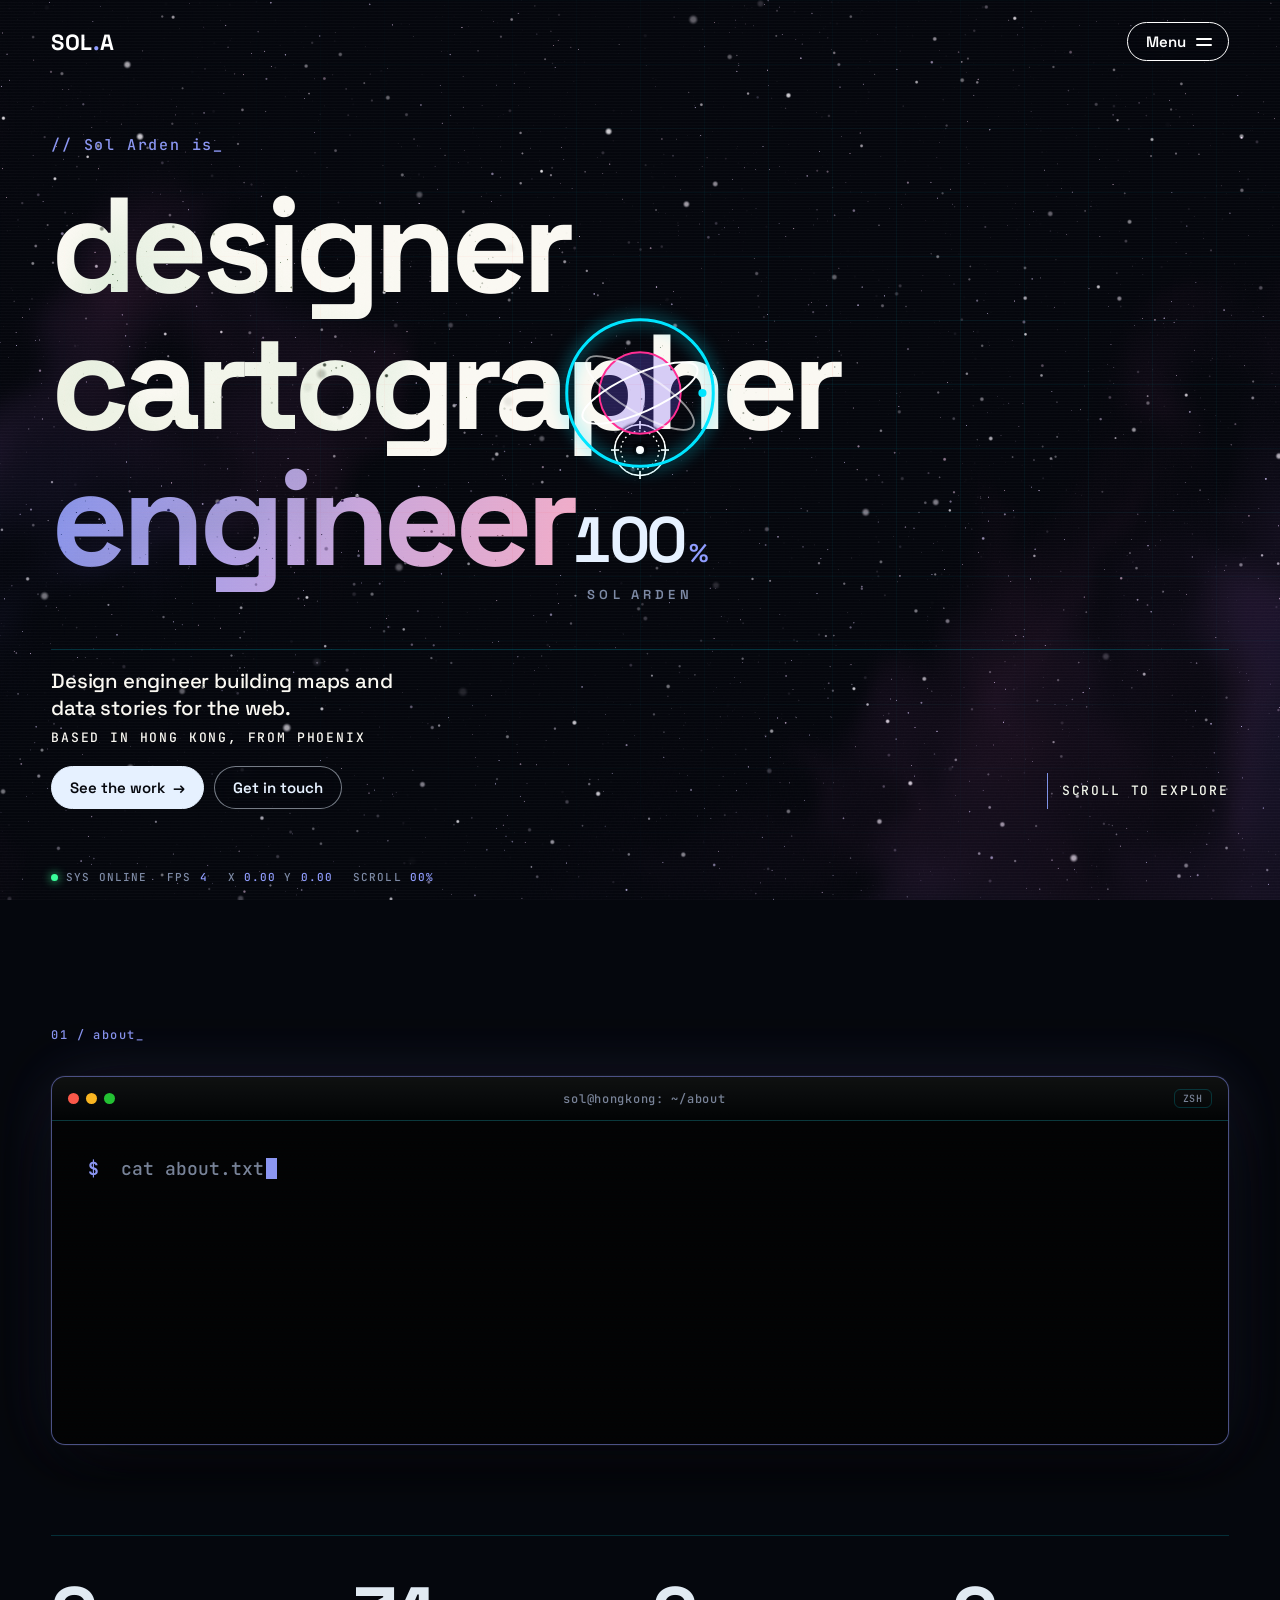
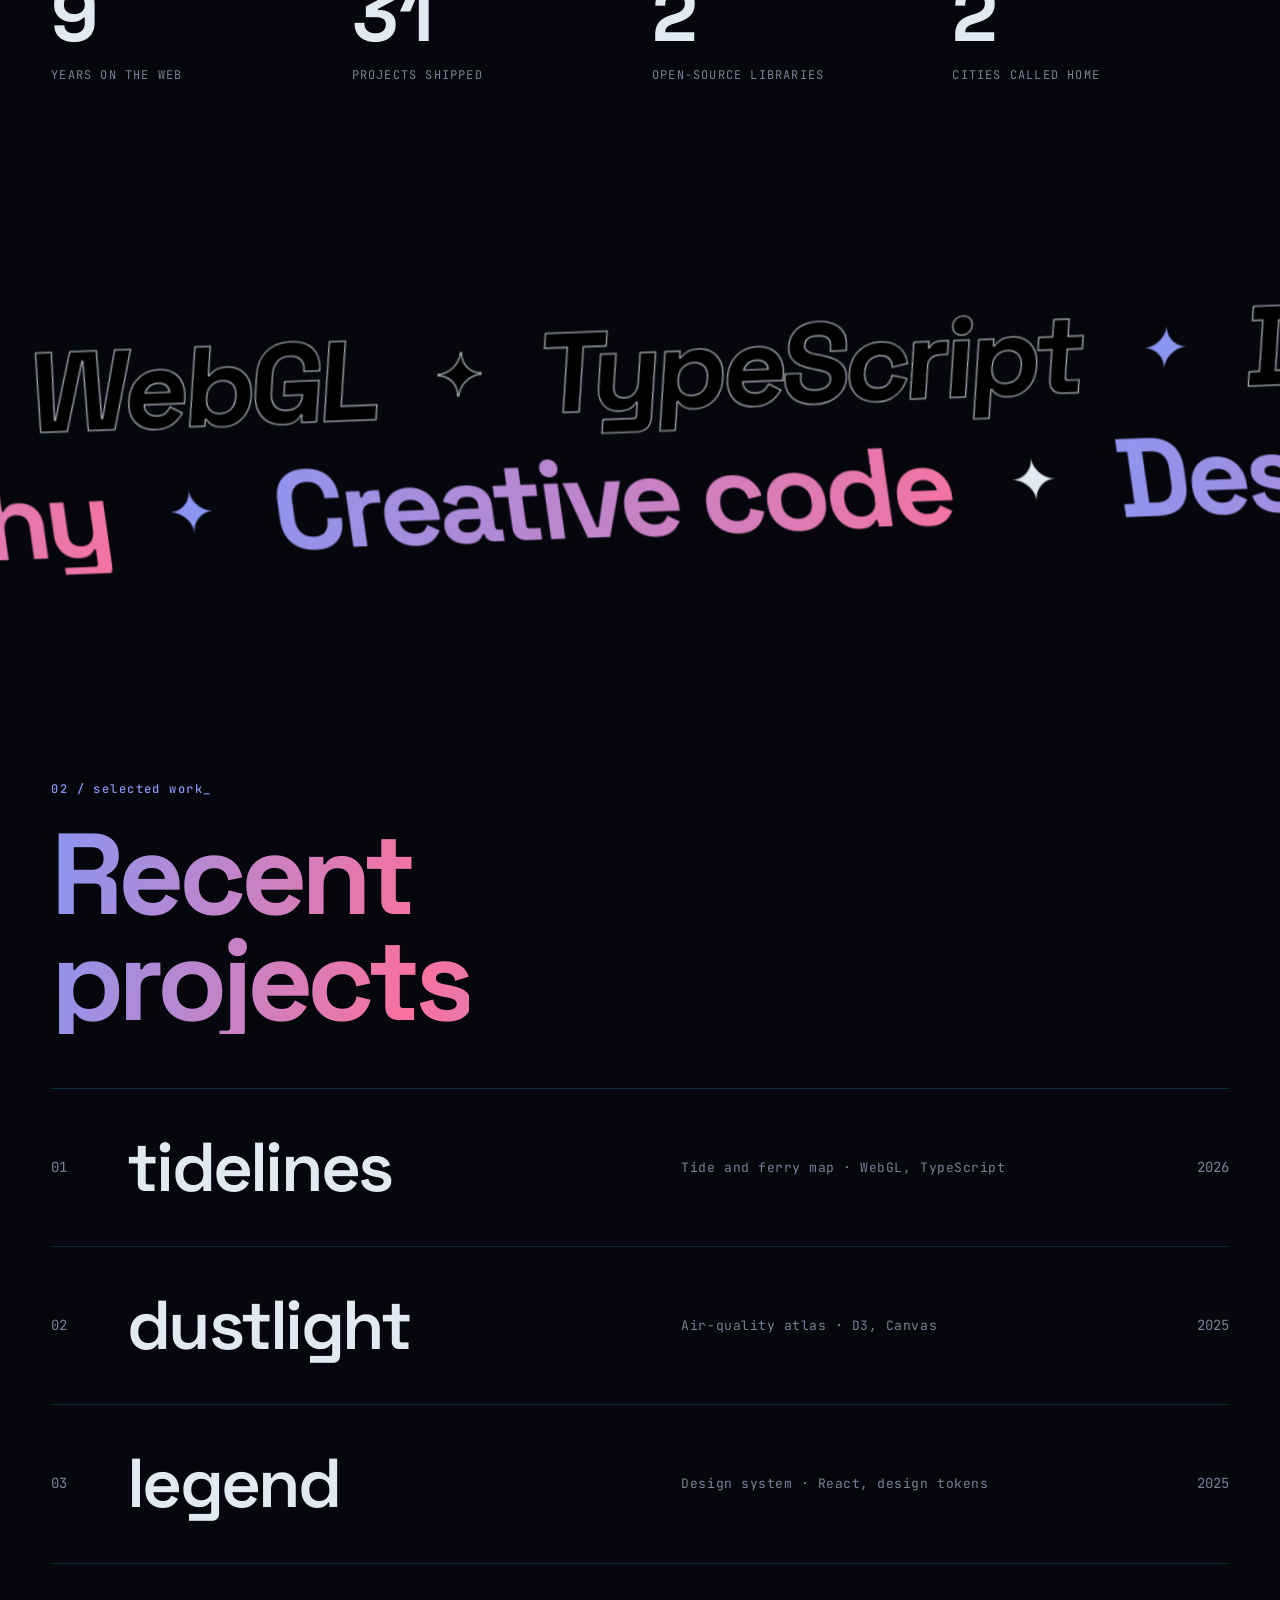
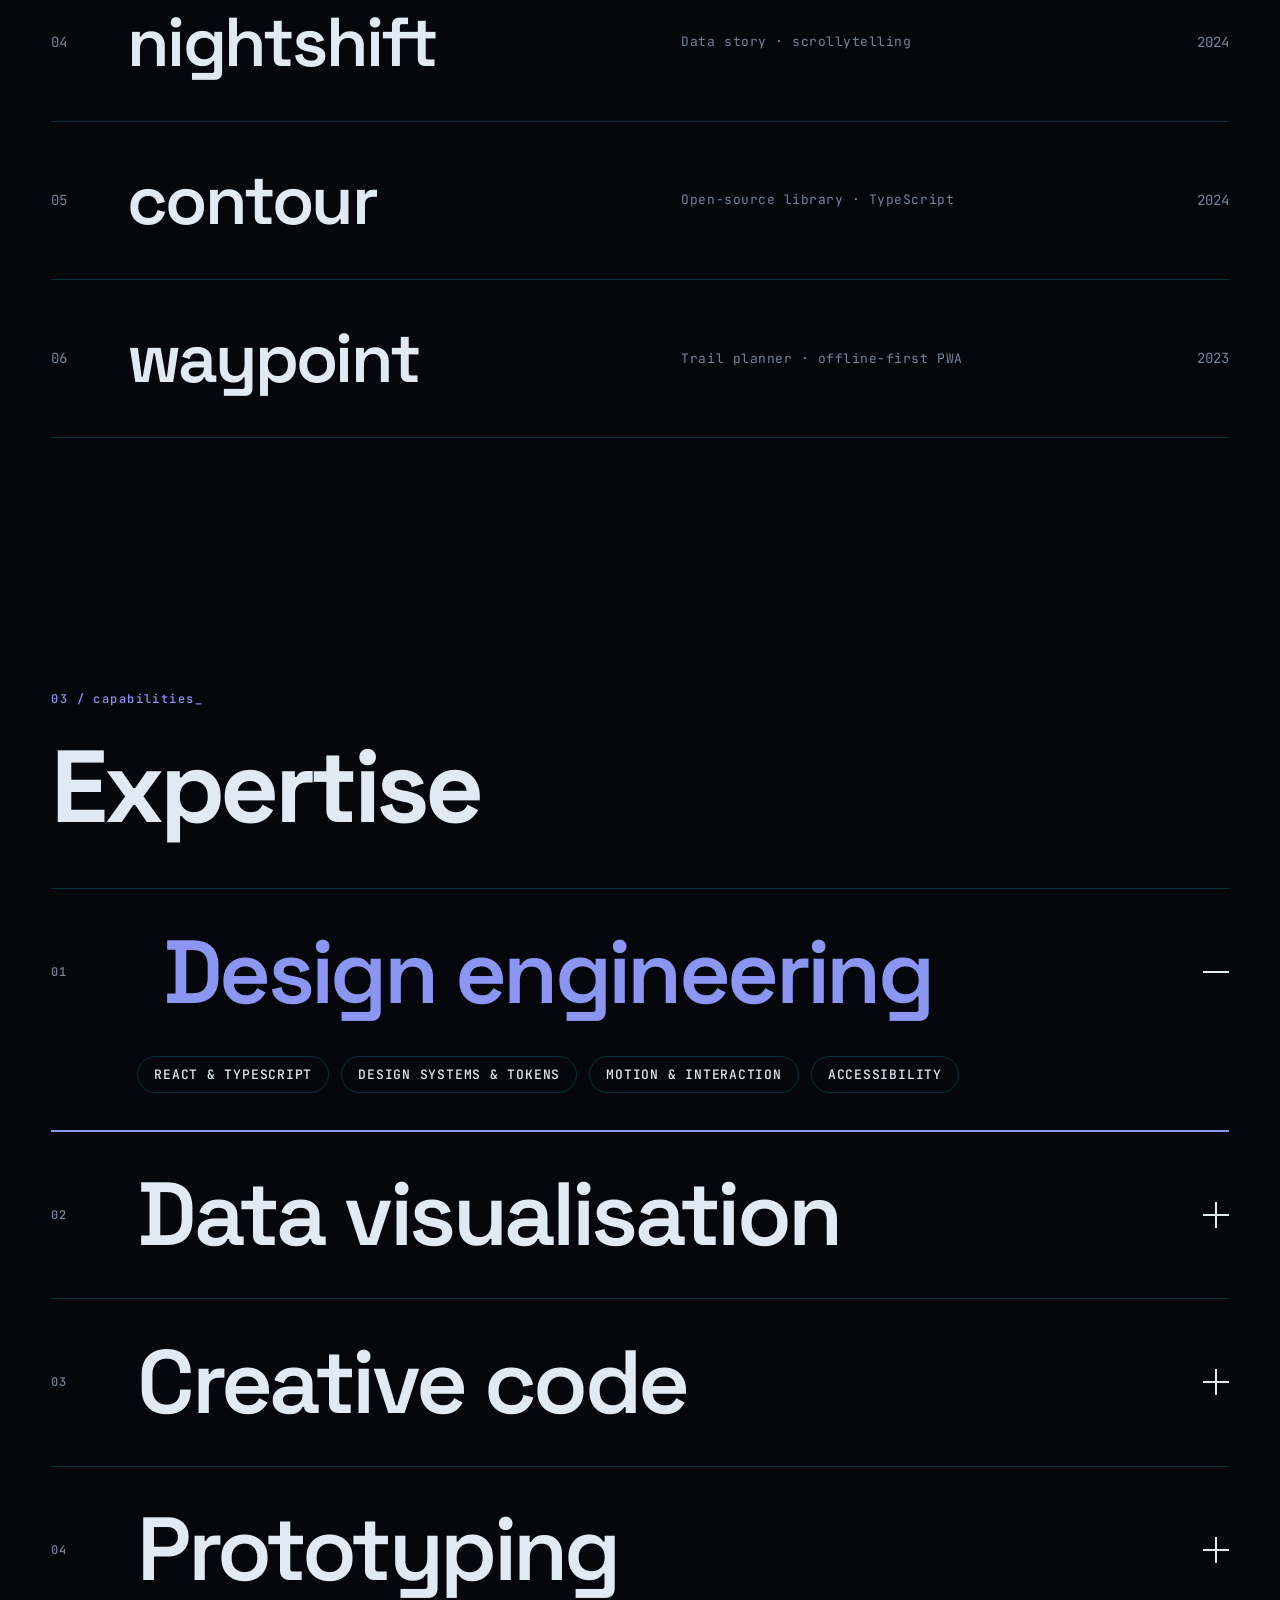
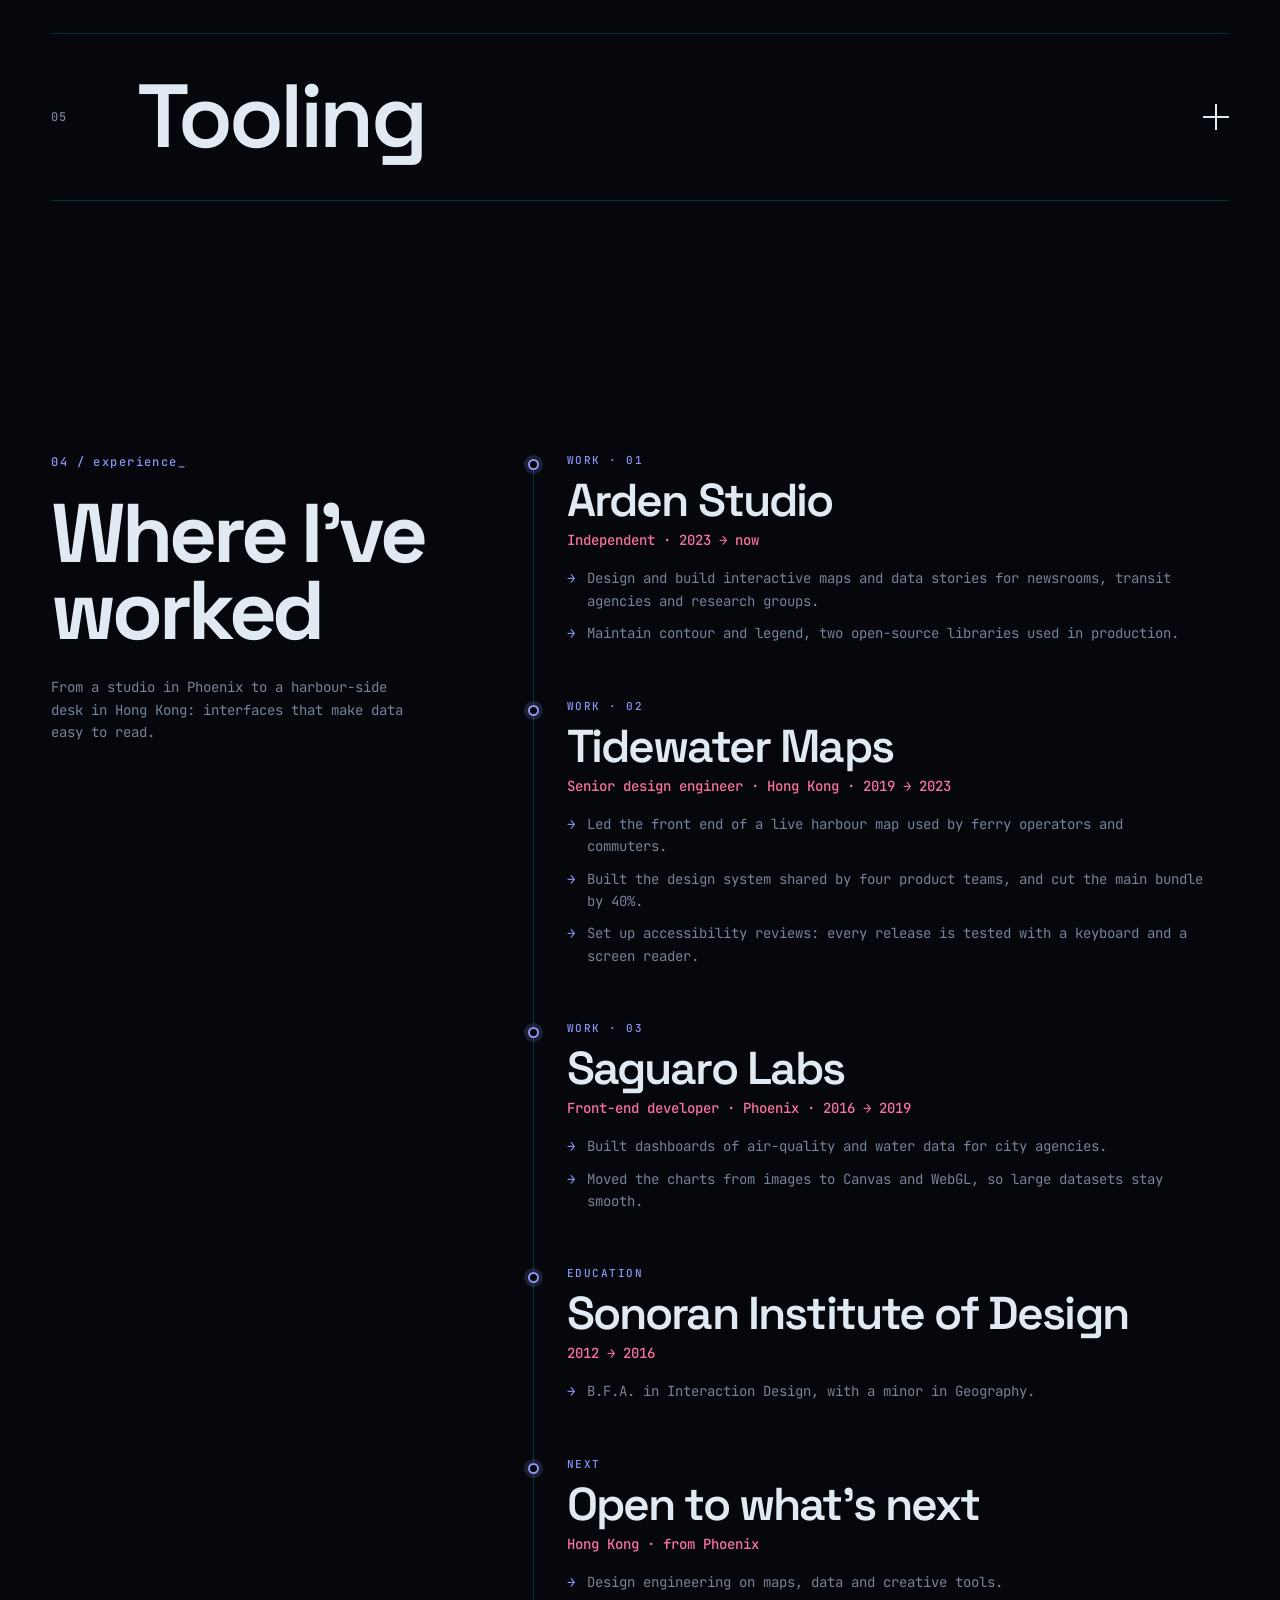
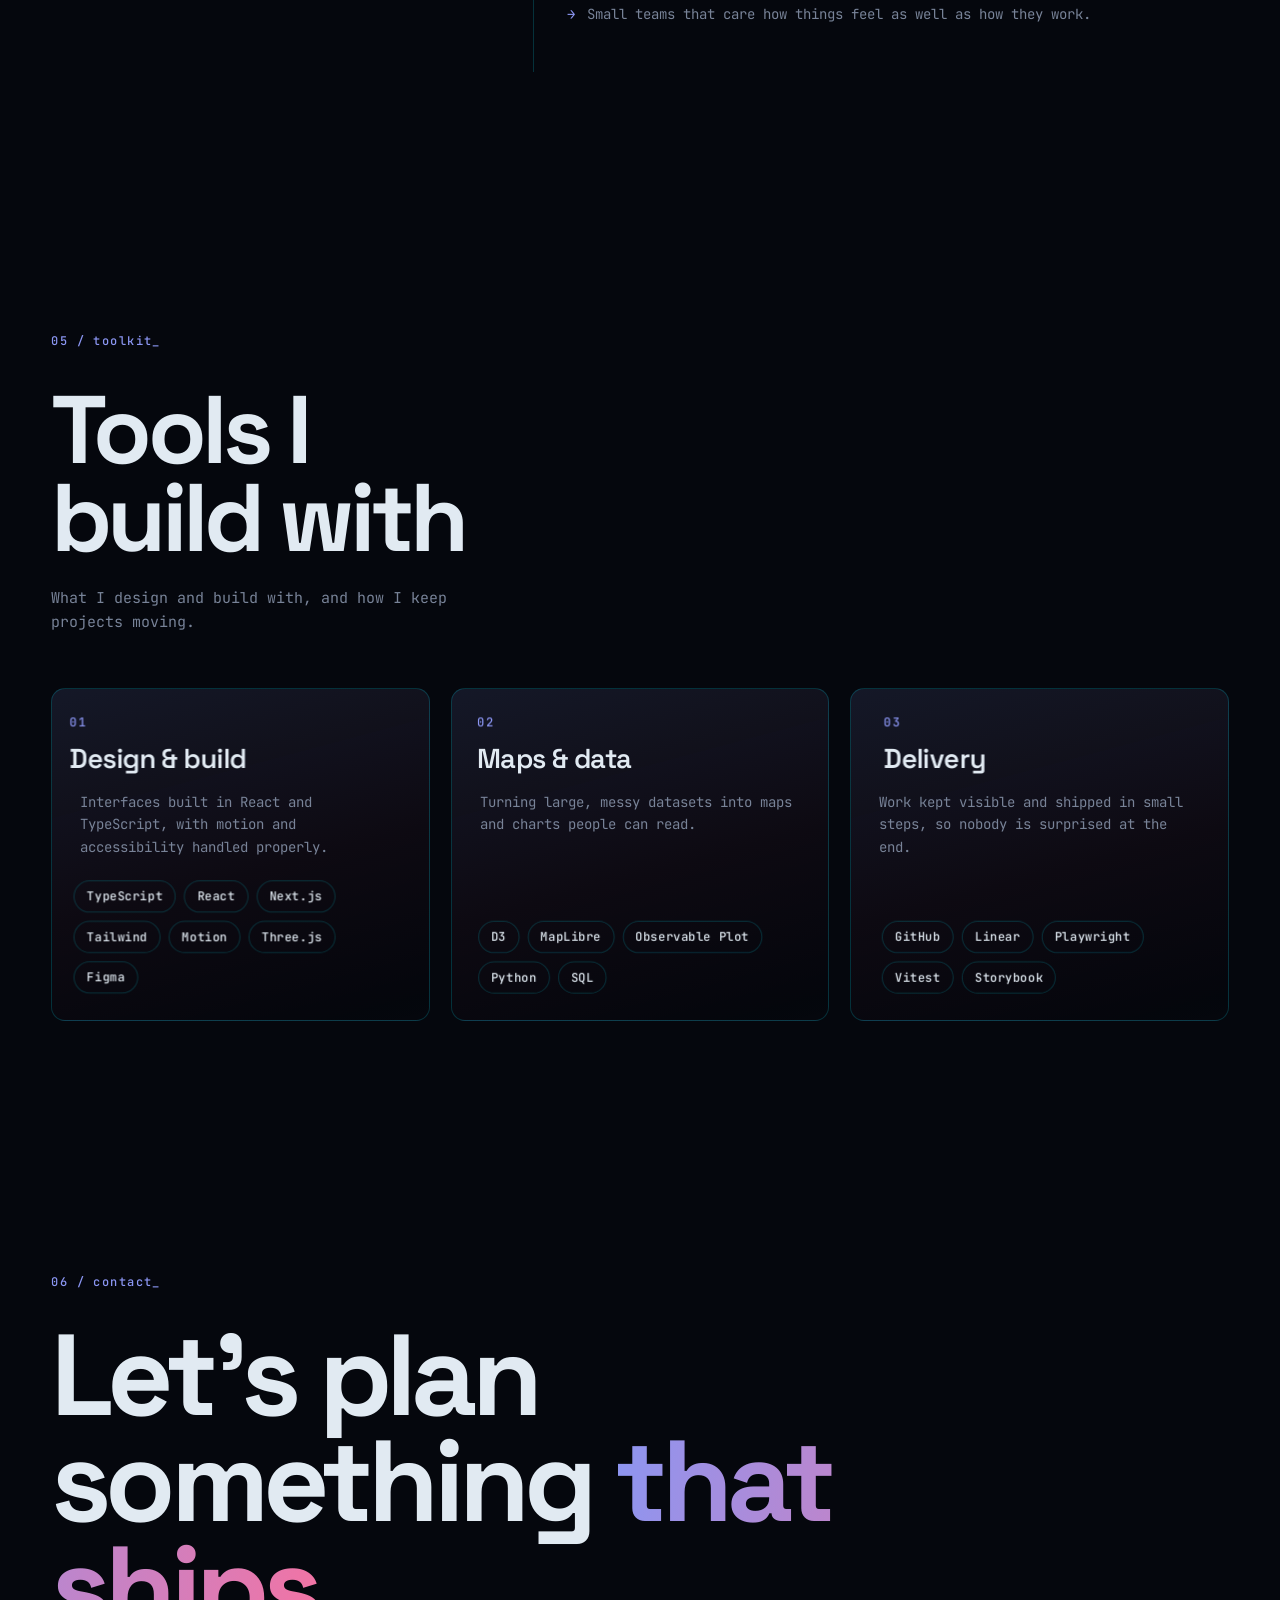
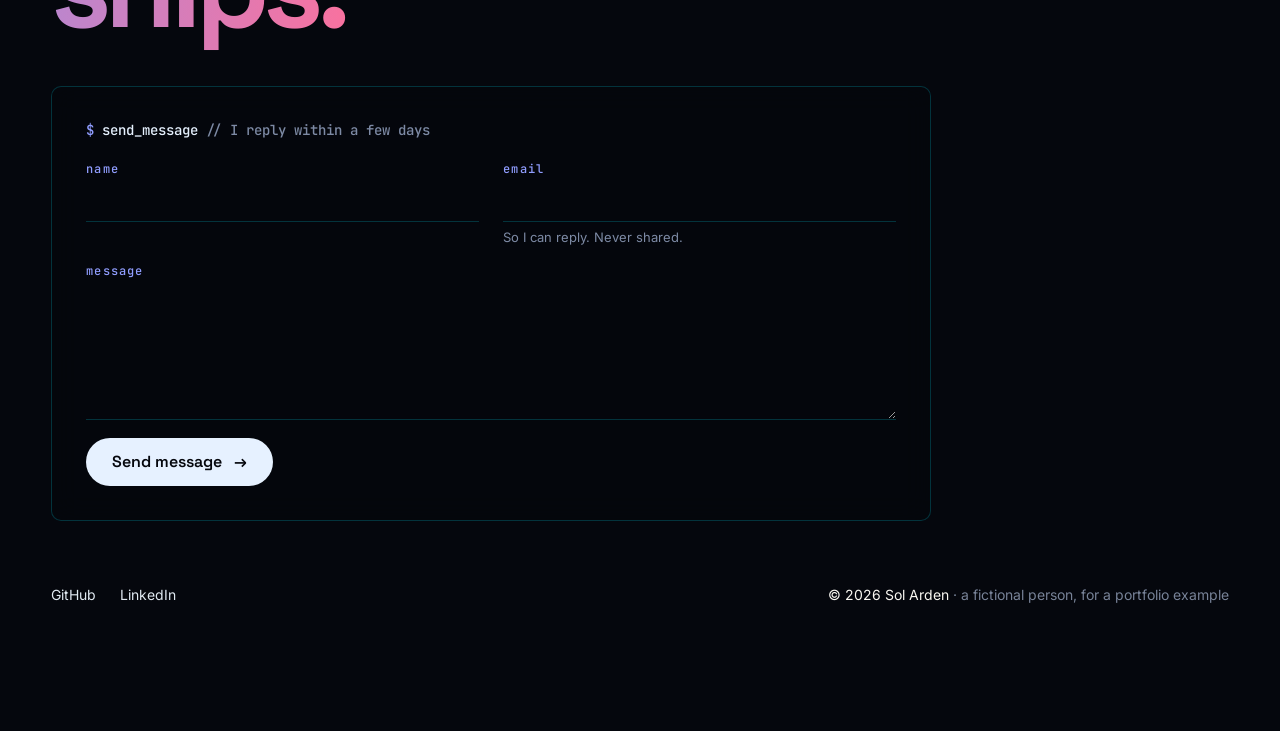
==== commit 5e1a756d: "Tidy the copy: match the About text, stats and timeline to the rest of the page" ====
--- a/index.html
+++ b/index.html
@@ -97,7 +97,7 @@
     <div class="hero__foot reveal">
       <div class="hero__intro">
         <p class="hero__role">Design engineer building maps and data stories for the web.</p>
-        <p data-split>Hong Kong from Phoenix</p>
+        <p data-split>Based in Hong Kong, from Phoenix</p>
         <div class="hero__cta">
           <a class="pill pill--solid" href="#work" data-cursor="hover">See the work <span aria-hidden="true">→</span></a>
           <a class="pill" href="#contact" data-cursor="hover">Get in touch</a>
@@ -116,7 +116,7 @@
       <div class="term__body">
         <p class="term__cmd" aria-hidden="true"><b>$</b> <span class="tw">cat about.txt</span></p>
         <p class="about__text split-words">
-      I’m a designer‑engineer obsessed with the space where code meets craft. I turn bold ideas into playful, high‑performance websites that people actually want to explore — one shader, one easing curve, one pixel at a time.
+      I’m a designer‑engineer obsessed with the space where code meets craft. I turn messy data into playful, high‑performance maps and websites that people actually want to explore — one shader, one easing curve, one pixel at a time.
     </p>
         <p class="term__cmd term__end" aria-hidden="true"><b>$</b> <span class="term__caret"></span></p>
       </div>
@@ -124,7 +124,7 @@
     <div class="stats">
       <div class="reveal"><strong data-count="9">0</strong><span>Years on the web</span></div>
       <div class="reveal"><strong data-count="31">0</strong><span>Projects shipped</span></div>
-      <div class="reveal"><strong data-count="4">0</strong><span>Open-source libraries</span></div>
+      <div class="reveal"><strong data-count="2">0</strong><span>Open-source libraries</span></div>
       <div class="reveal"><strong data-count="2">0</strong><span>Cities called home</span></div>
     </div>
   </section>
@@ -186,13 +186,13 @@
   <section class="xp" id="experience" data-theme="6">
     <div class="xp__side">
       <p class="eyebrow reveal">04 / experience</p>
-      <h2 class="reveal">Where I’ve<br>delivered</h2>
+      <h2 class="reveal">Where I’ve<br>worked</h2>
       <p class="xp__lead reveal">From a studio in Phoenix to a harbour-side desk in Hong Kong: interfaces that make data easy to read.</p>
     </div>
     <div class="xp__line" id="xpLine">
       <article class="xp__item reveal"><span class="xp__dot" aria-hidden="true"></span><p class="xp__tag">Work · 01</p><h3>Arden Studio</h3><p class="xp__sub">Independent · 2023 → now</p><ul><li>Design and build interactive maps and data stories for newsrooms, transit agencies and research groups.</li><li>Maintain contour and legend, two open-source libraries used in production.</li></ul></article>
-      <article class="xp__item reveal"><span class="xp__dot" aria-hidden="true"></span><p class="xp__tag">Work · 02</p><h3>Tidewater Maps</h3><p class="xp__sub">Senior design engineer · Hong Kong</p><ul><li>Led the front end of a live harbour map used by ferry operators and commuters.</li><li>Built the design system shared by four product teams, and cut the main bundle by 40%.</li><li>Set up accessibility reviews: every release is tested with a keyboard and a screen reader.</li></ul></article>
-      <article class="xp__item reveal"><span class="xp__dot" aria-hidden="true"></span><p class="xp__tag">Work · 03</p><h3>Saguaro Labs</h3><p class="xp__sub">Front-end developer · Phoenix</p><ul><li>Built dashboards of air-quality and water data for city agencies.</li><li>Moved the charts from images to Canvas and WebGL, so large datasets stay smooth.</li></ul></article>
+      <article class="xp__item reveal"><span class="xp__dot" aria-hidden="true"></span><p class="xp__tag">Work · 02</p><h3>Tidewater Maps</h3><p class="xp__sub">Senior design engineer · Hong Kong · 2019 → 2023</p><ul><li>Led the front end of a live harbour map used by ferry operators and commuters.</li><li>Built the design system shared by four product teams, and cut the main bundle by 40%.</li><li>Set up accessibility reviews: every release is tested with a keyboard and a screen reader.</li></ul></article>
+      <article class="xp__item reveal"><span class="xp__dot" aria-hidden="true"></span><p class="xp__tag">Work · 03</p><h3>Saguaro Labs</h3><p class="xp__sub">Front-end developer · Phoenix · 2016 → 2019</p><ul><li>Built dashboards of air-quality and water data for city agencies.</li><li>Moved the charts from images to Canvas and WebGL, so large datasets stay smooth.</li></ul></article>
       <article class="xp__item reveal"><span class="xp__dot" aria-hidden="true"></span><p class="xp__tag">Education</p><h3>Sonoran Institute of Design</h3><p class="xp__sub">2012 → 2016</p><ul><li>B.F.A. in Interaction Design, with a minor in Geography.</li></ul></article>
       <article class="xp__item reveal"><span class="xp__dot" aria-hidden="true"></span><p class="xp__tag">Next</p><h3>Open to what’s next</h3><p class="xp__sub">Hong Kong · from Phoenix</p><ul><li>Design engineering on maps, data and creative tools.</li><li>Small teams that care how things feel as well as how they work.</li></ul></article>
     </div>
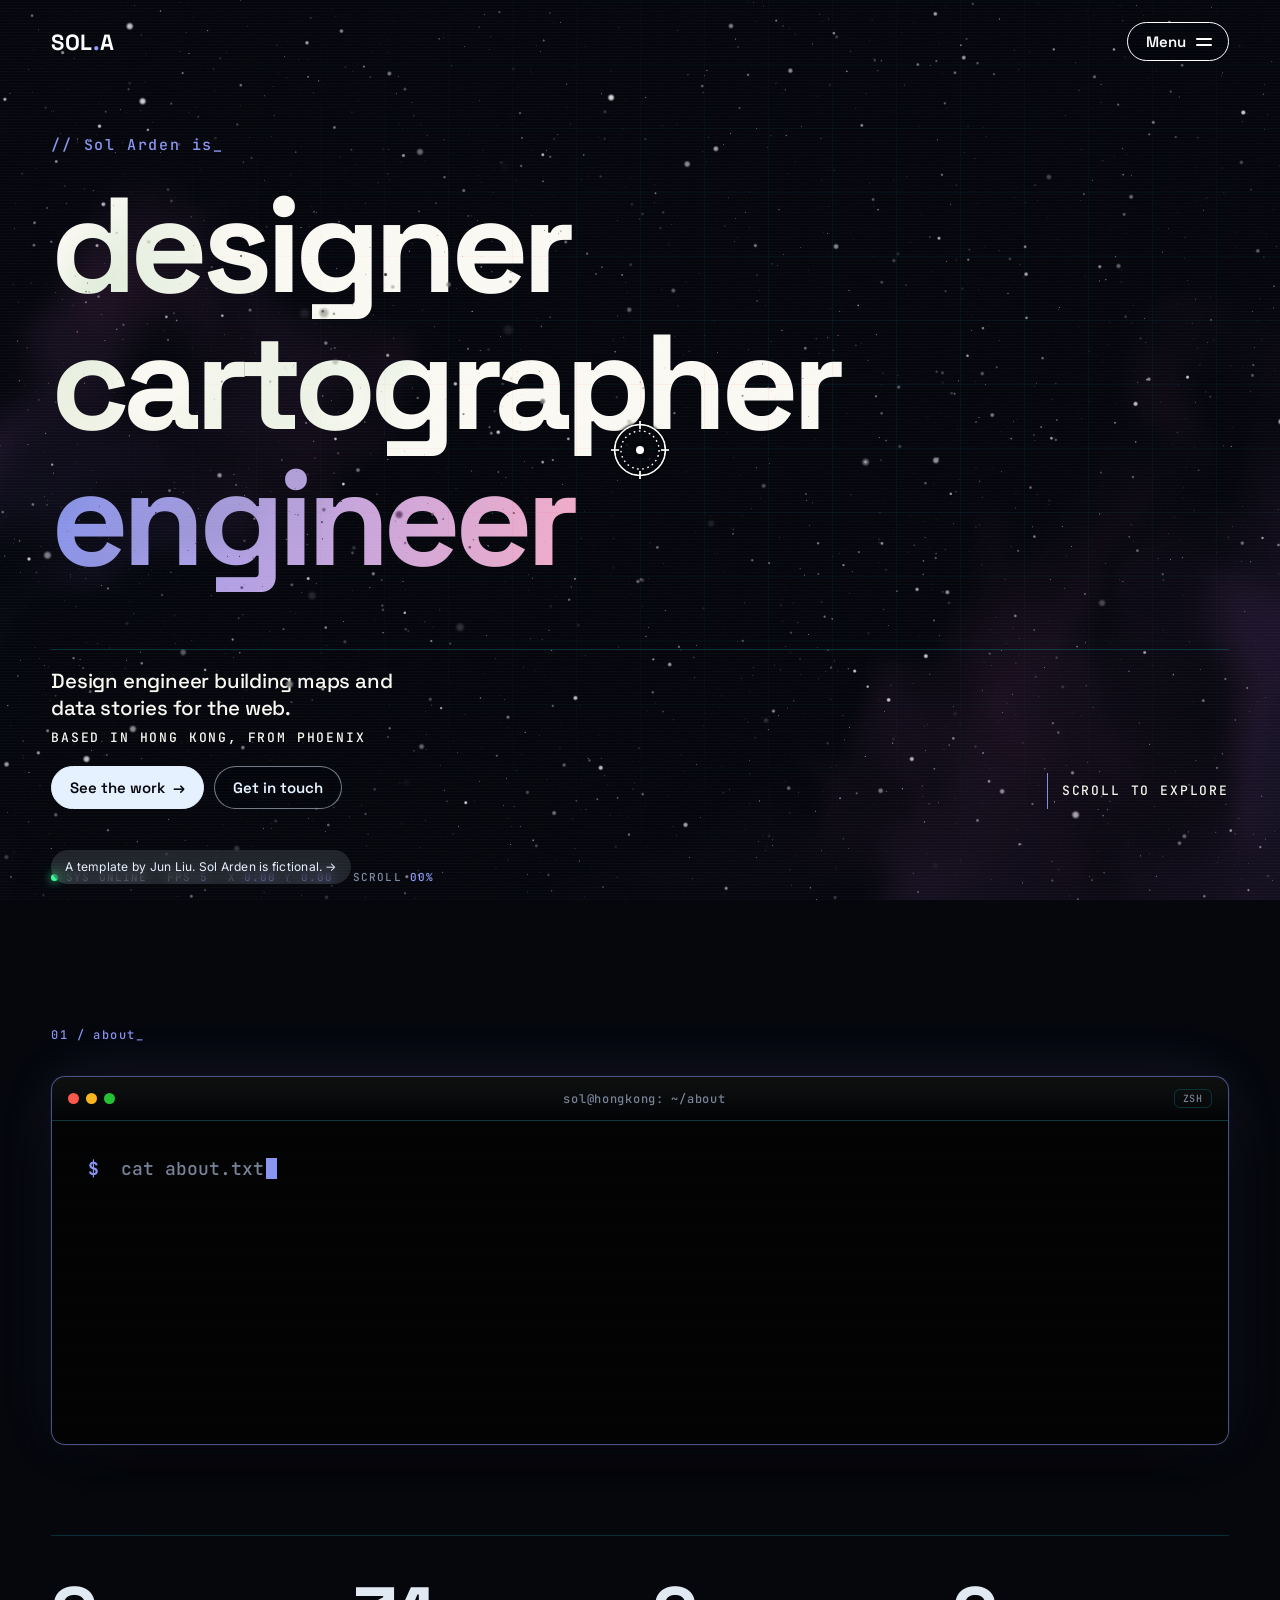
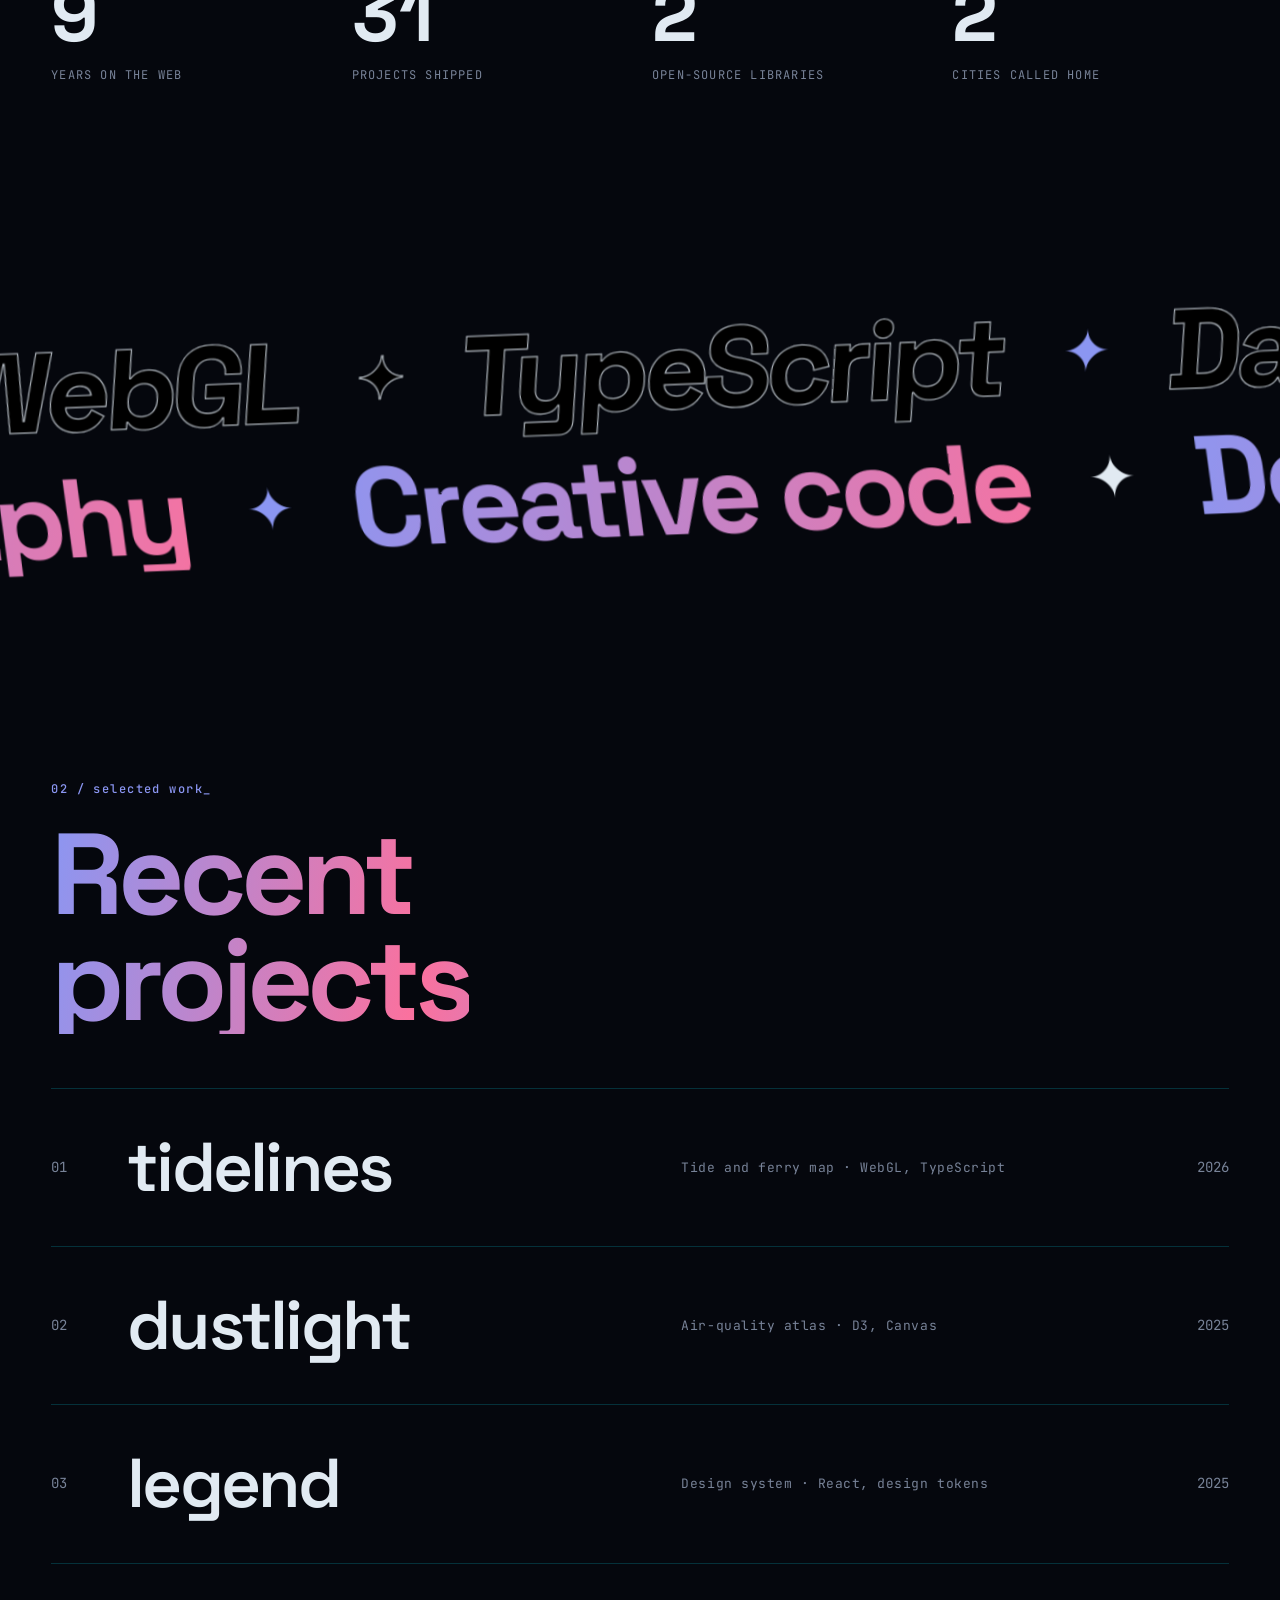
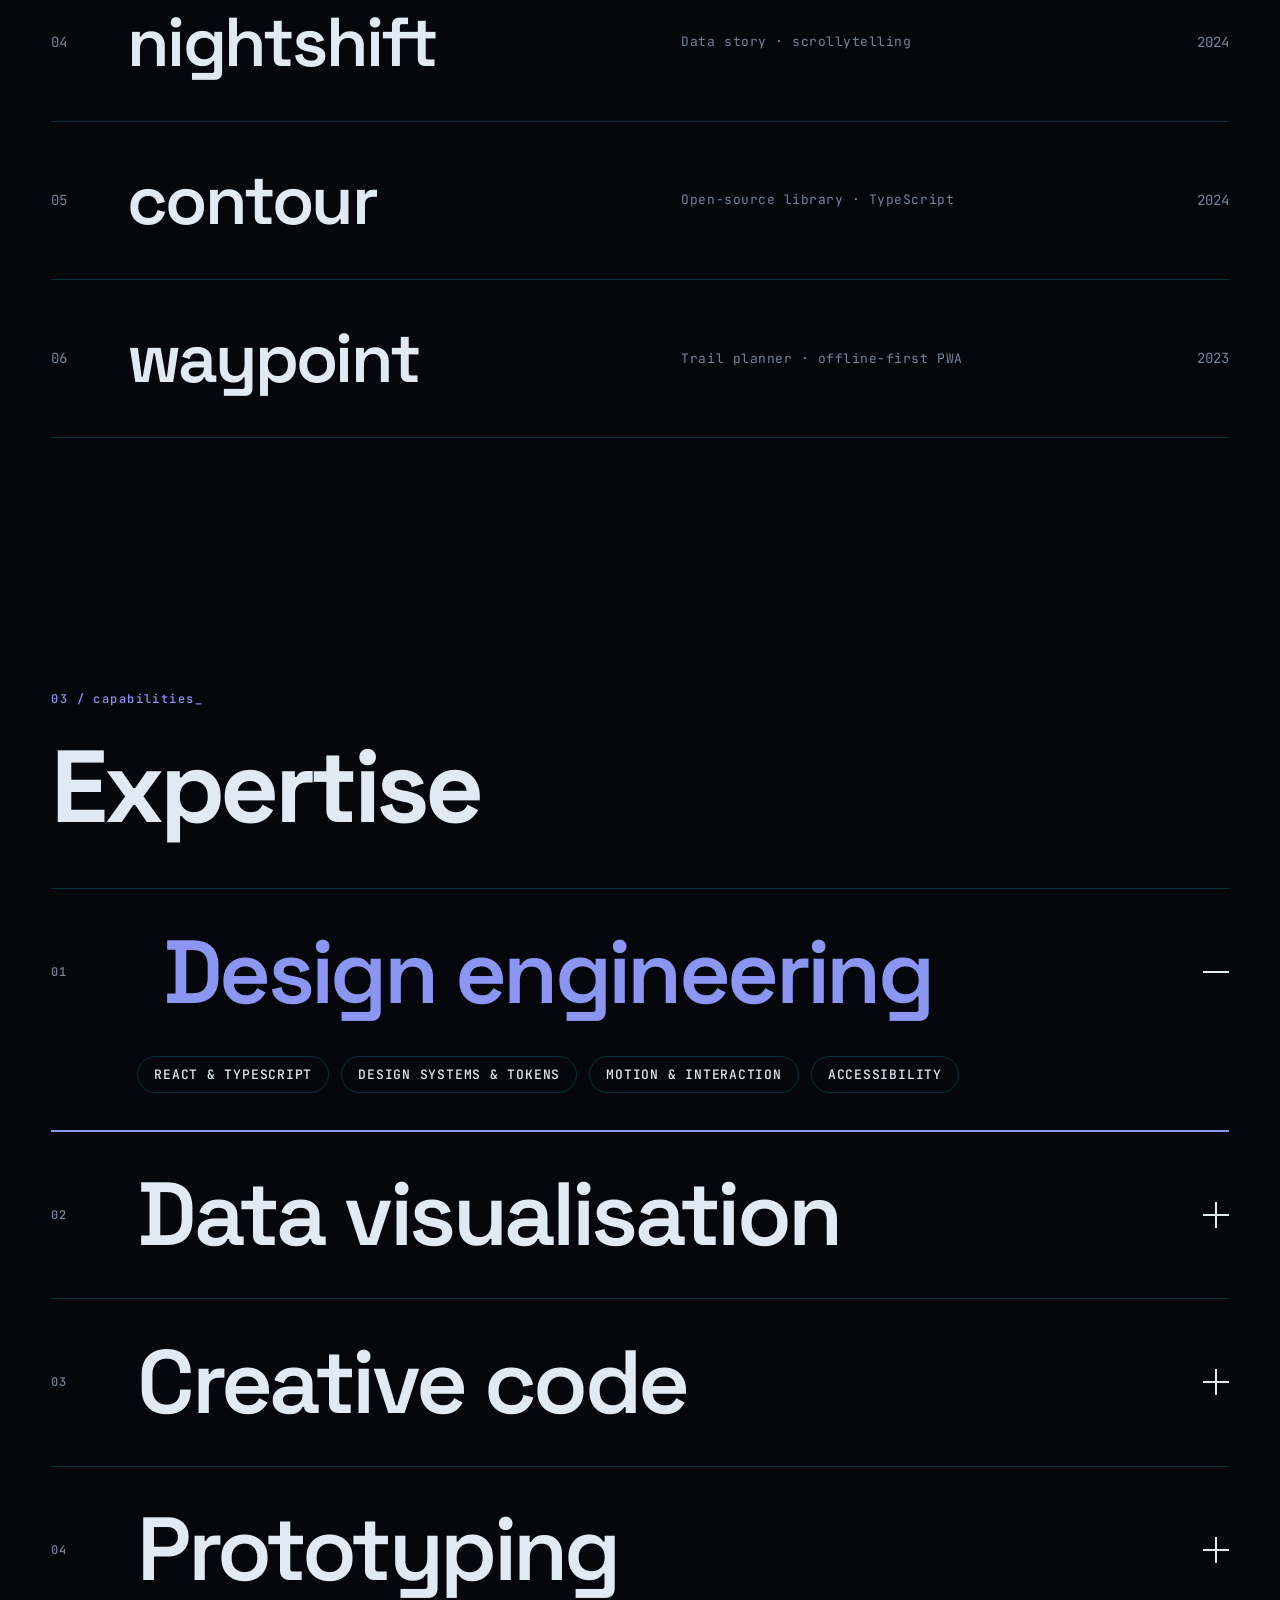
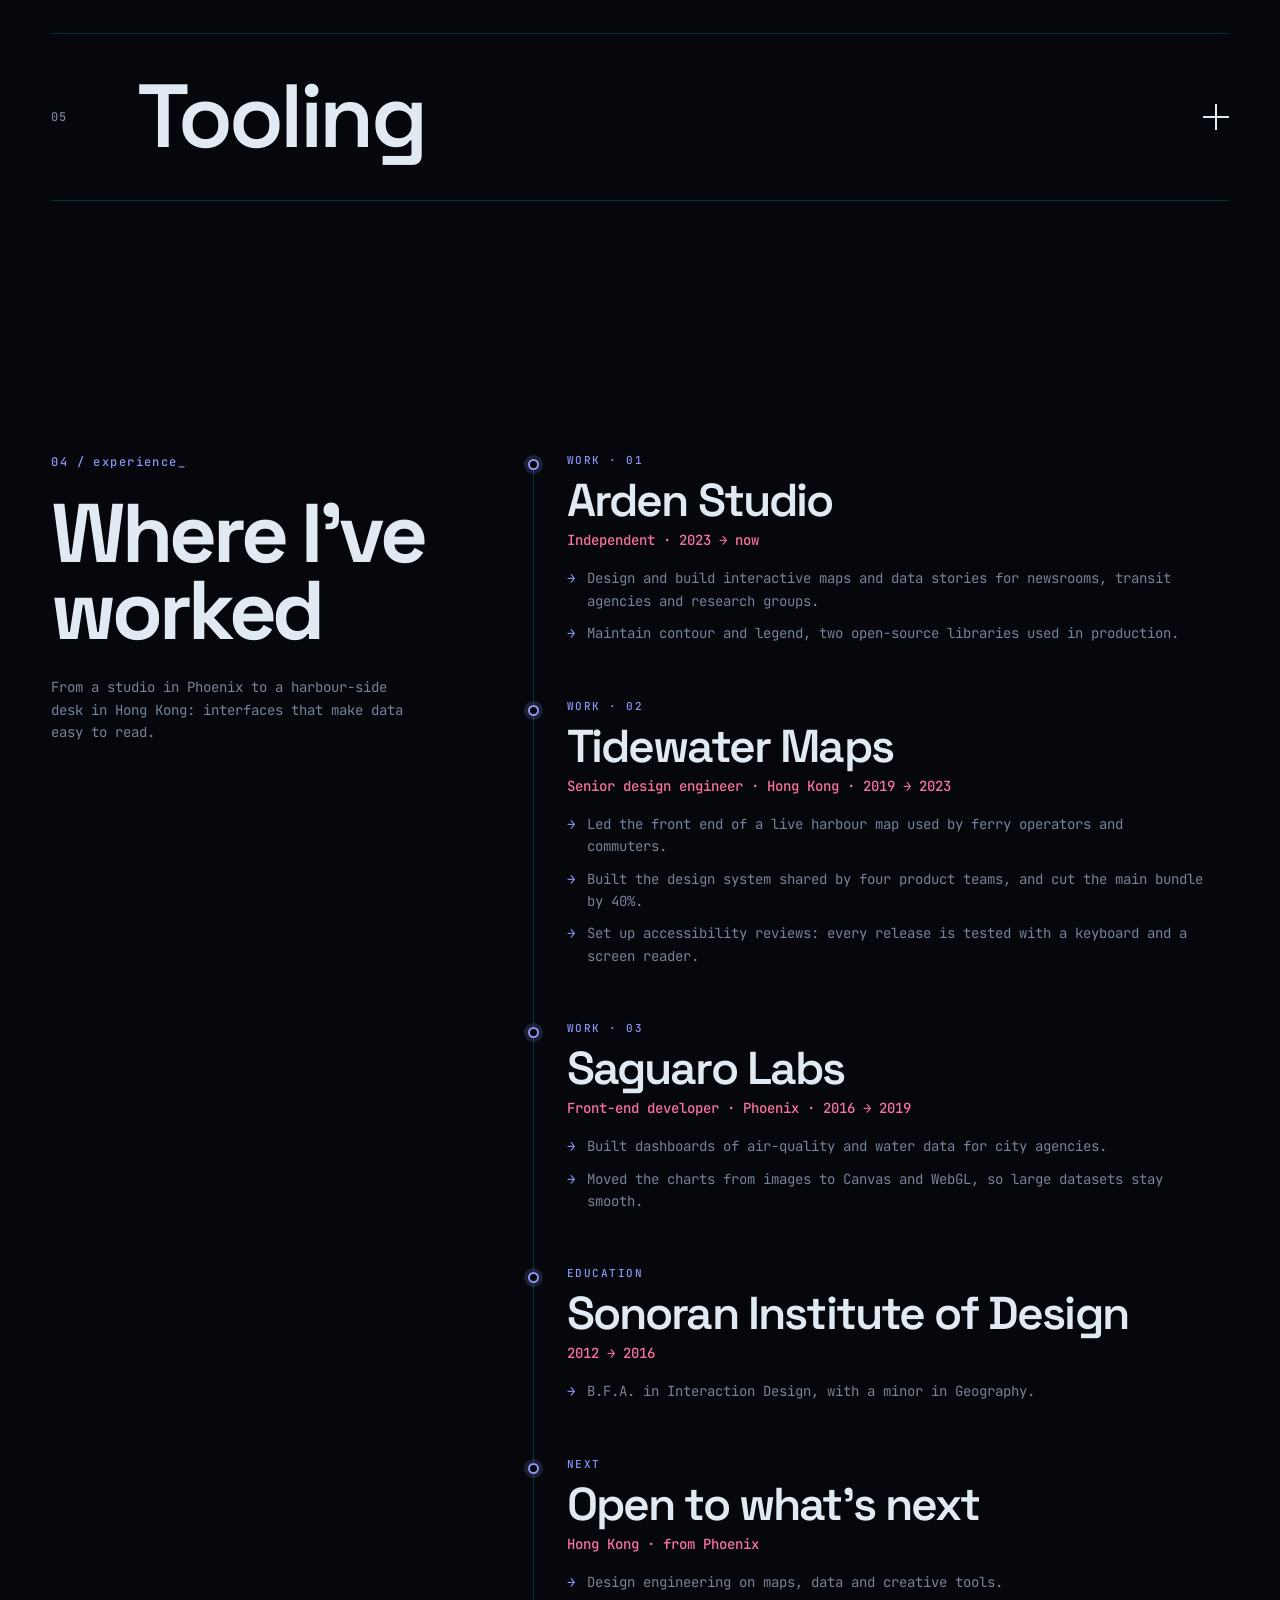
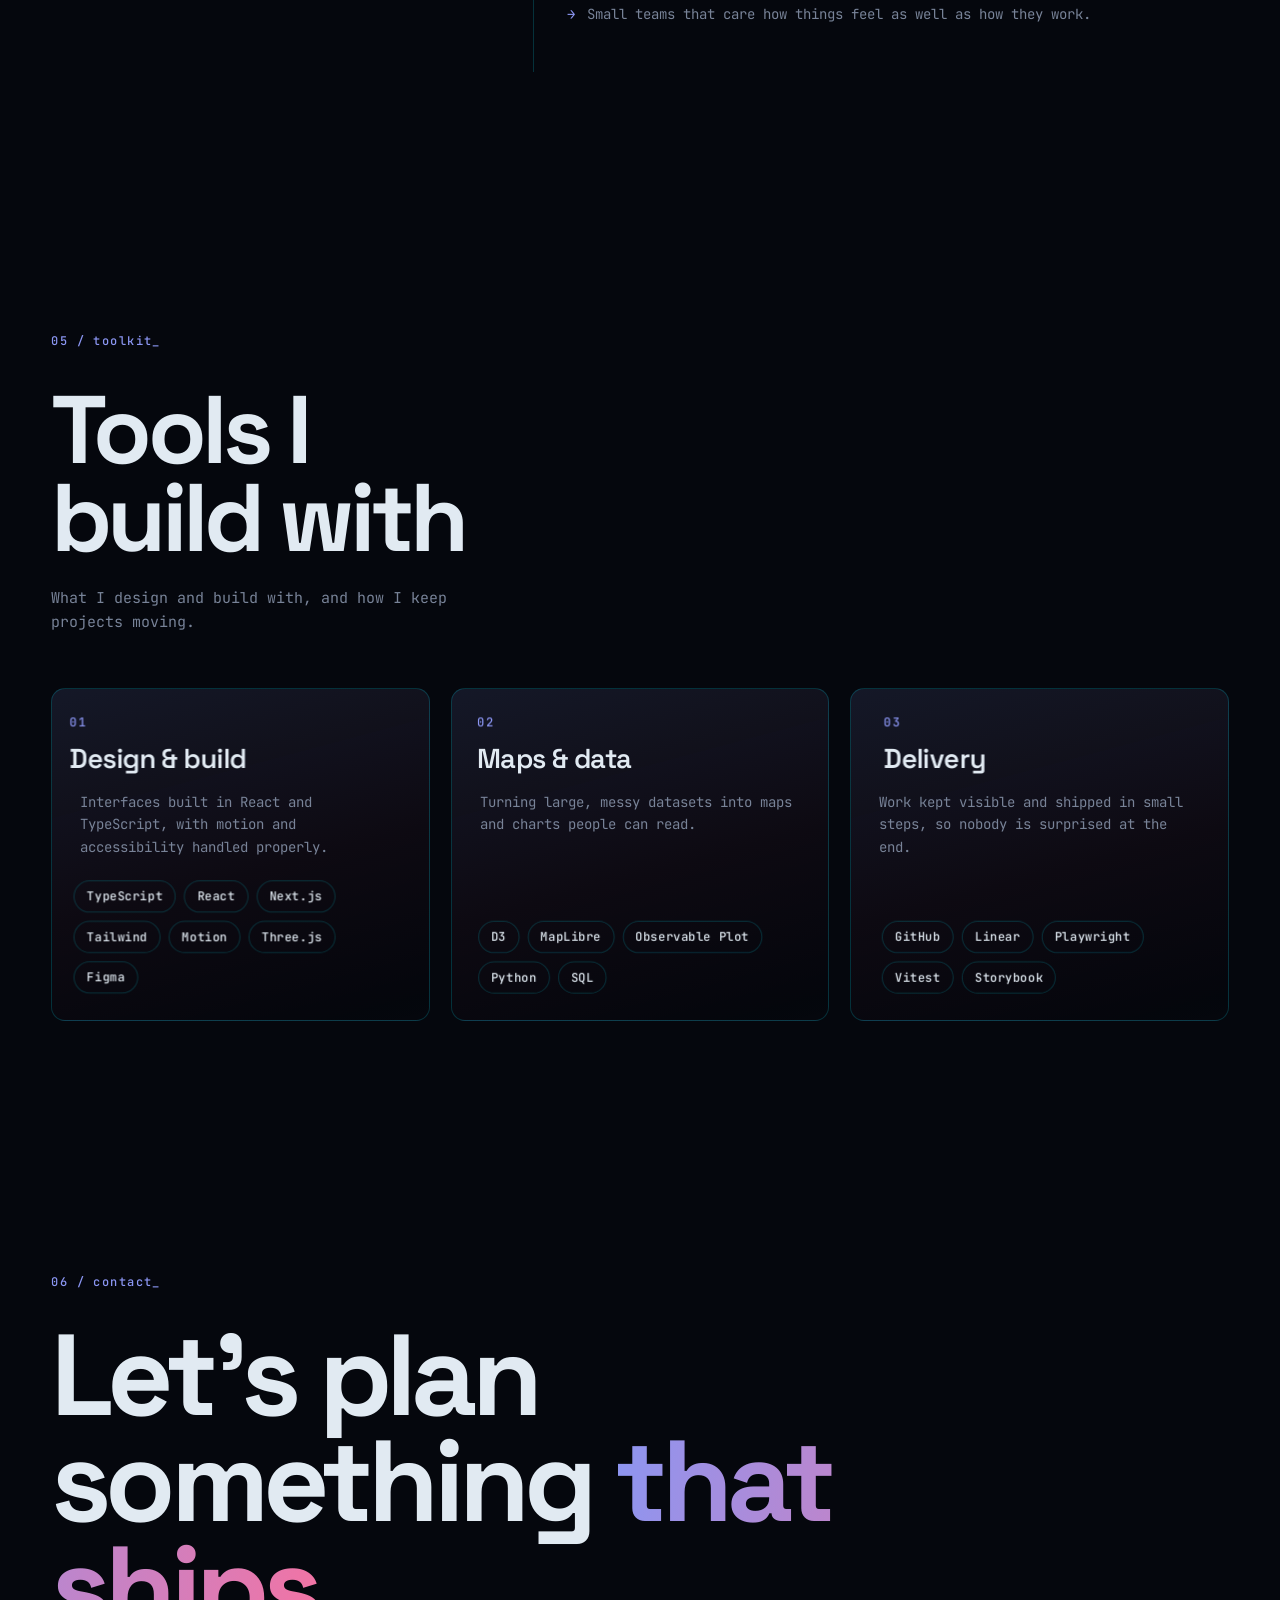
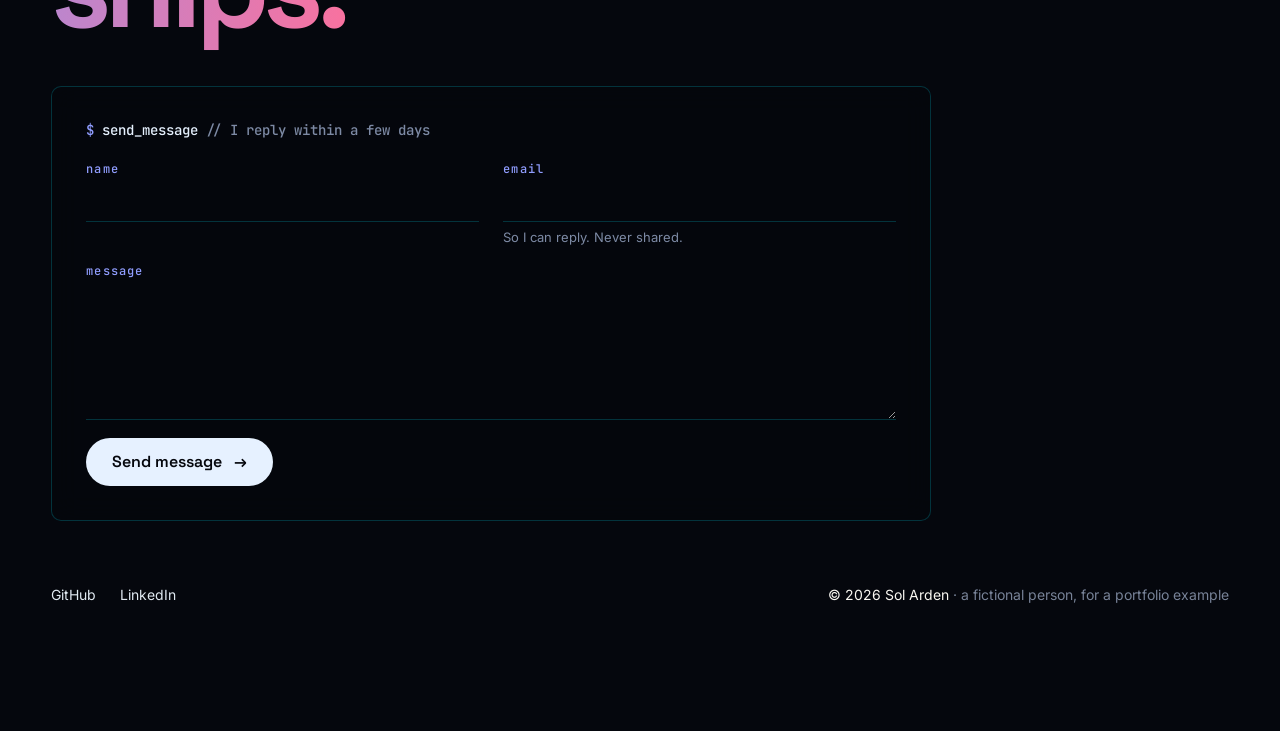
==== commit 4acab7ec: "Add a credit link so visitors know the page is a template" ====
--- a/index.html
+++ b/index.html
@@ -254,5 +254,7 @@
 
 <script type="module" src="/main.js"></script>
 <script type="module" src="/contact.js"></script>
+<!-- Template credit. Delete this link (and .credit in style.css) when you make the page yours. -->
+<a class="credit" href="https://jun-liu.net">A template by Jun Liu. Sol Arden is fictional. &rarr;</a>
 </body>
 </html>
--- a/style.css
+++ b/style.css
@@ -624,3 +624,7 @@
 .xp__dot{z-index:1}
 .xp__item.passed .xp__dot{background:var(--accent);box-shadow:0 0 0 4px color-mix(in srgb,var(--accent) 22%,transparent),0 0 20px var(--accent)}
 html:not(.js) .xp__line::after{transform:none}
+
+/* Template credit (remove when you make the page yours) */
+.credit{position:fixed;left:var(--pad);bottom:16px;z-index:60;padding:8px 14px;border-radius:999px;font-size:12px;letter-spacing:.02em;background:color-mix(in srgb,var(--ink) 12%,transparent);color:var(--ink);backdrop-filter:blur(8px);-webkit-backdrop-filter:blur(8px);text-decoration:none}
+.credit:hover,.credit:focus-visible{background:var(--ink);color:var(--bg)}
